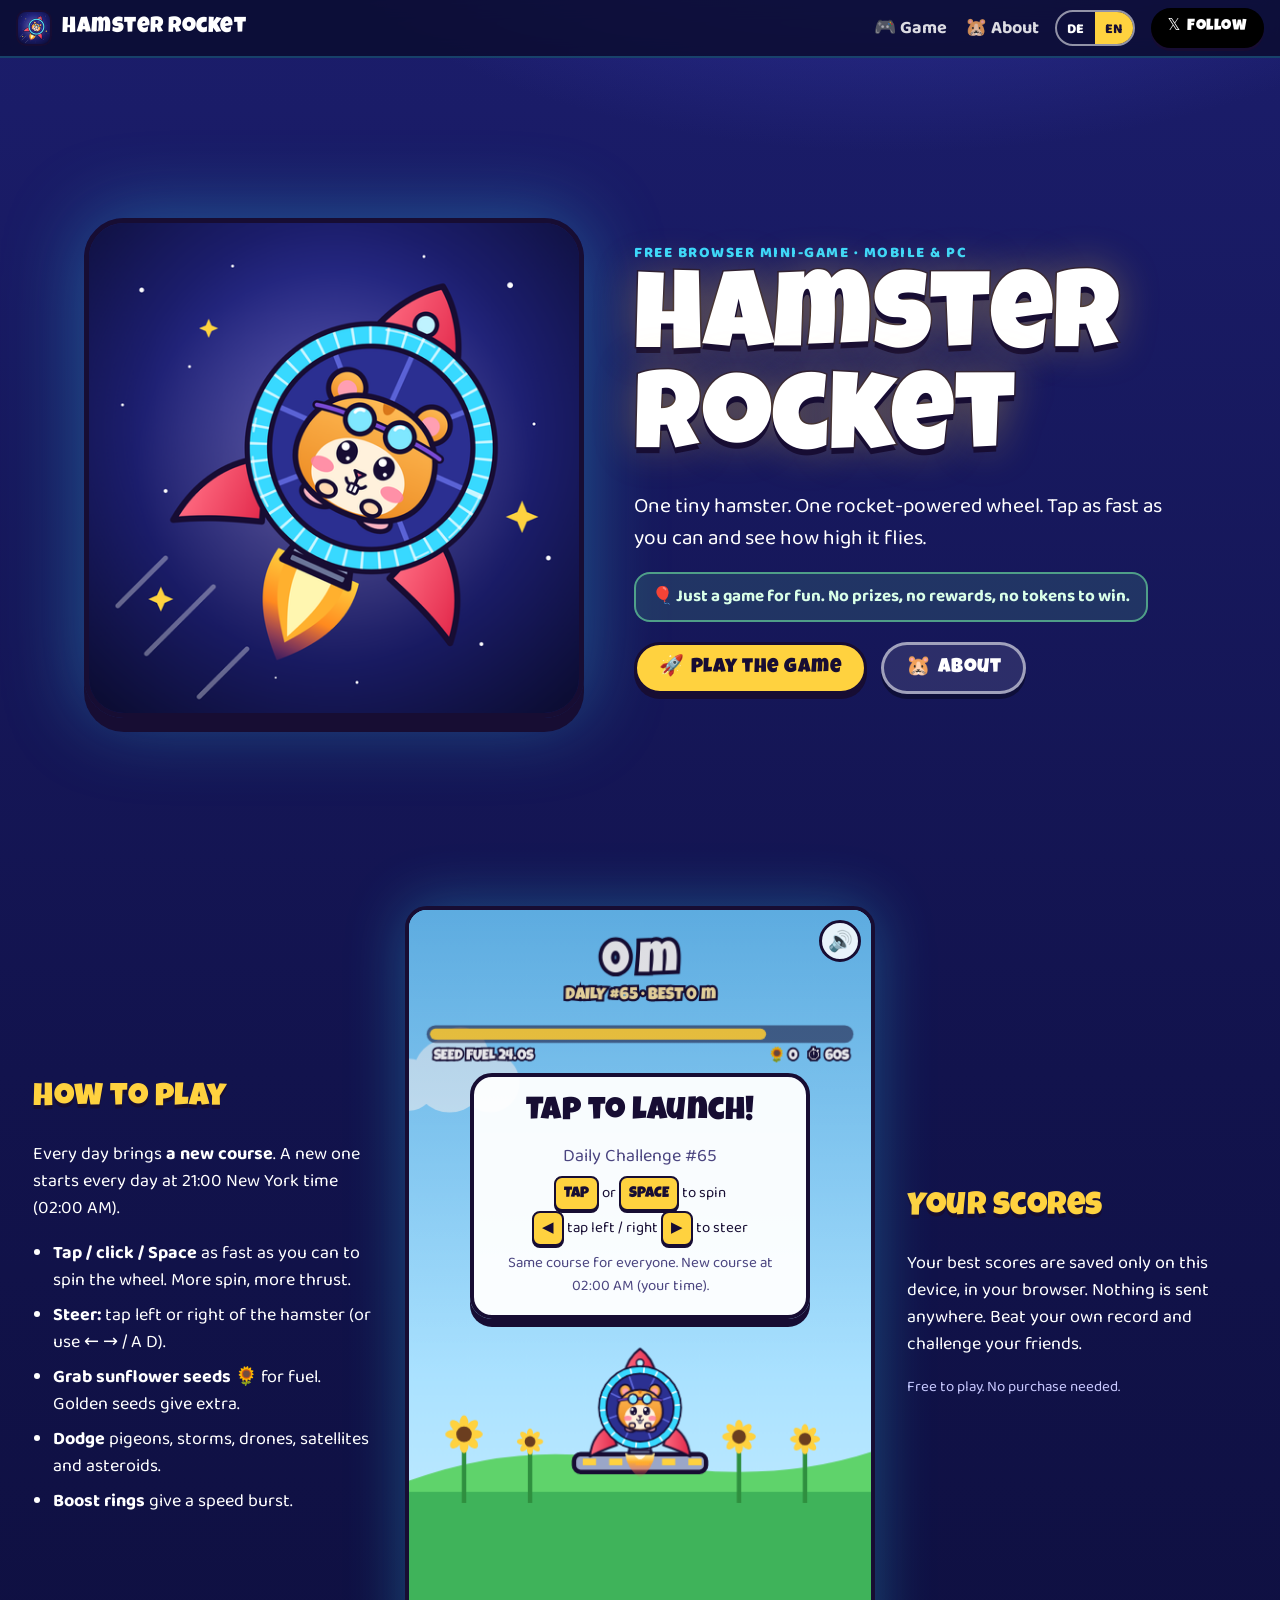
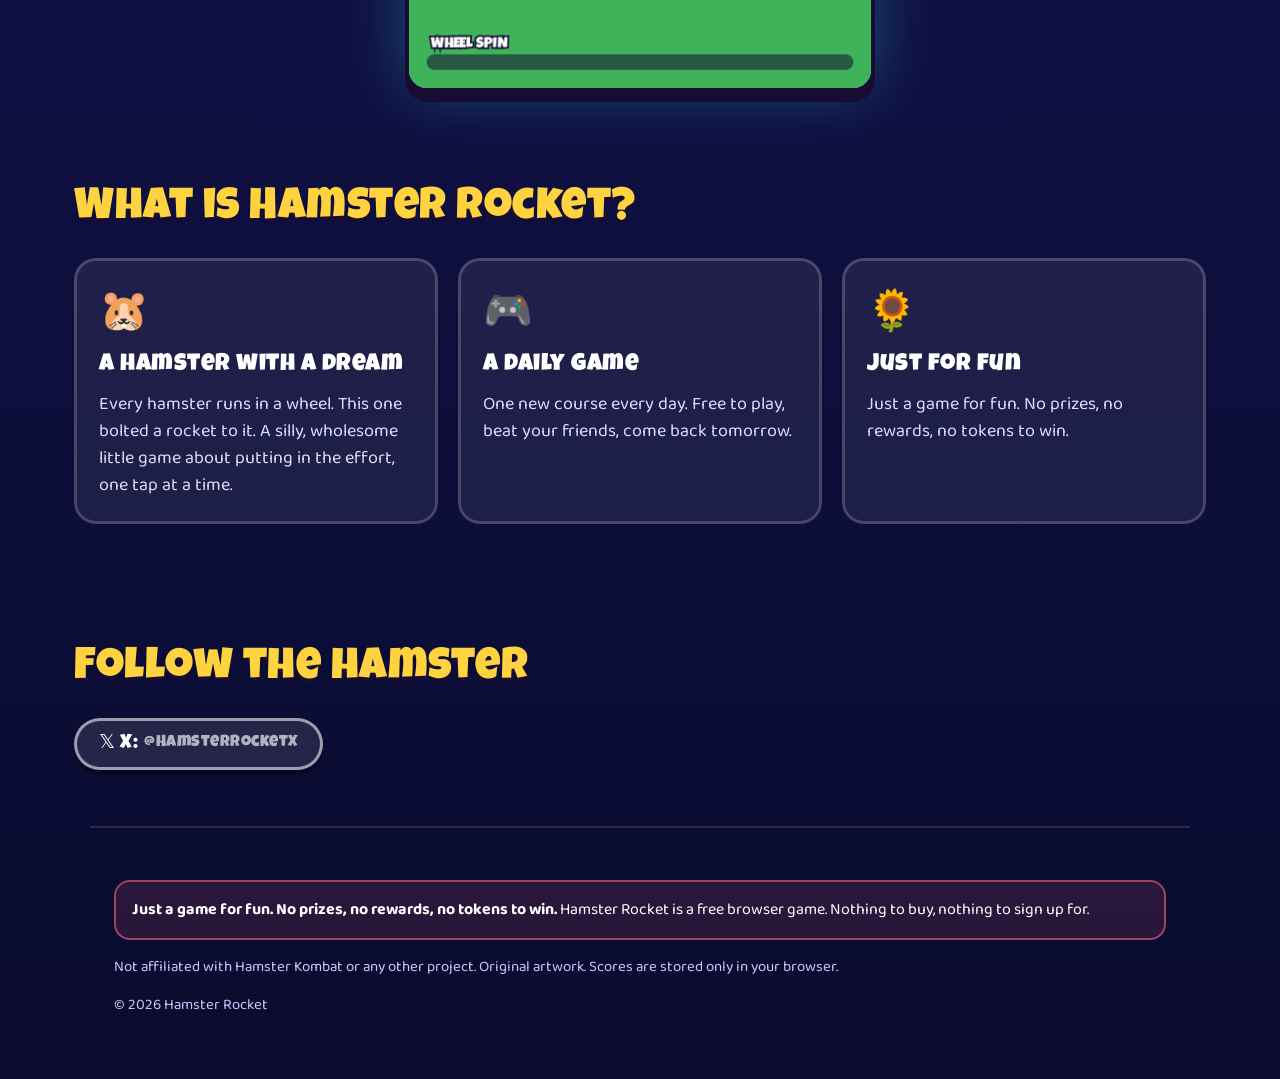
==== index.html @ 6cc9c066 "Hamster Rocket demo: just a game for fun" ====
<!doctype html>
<html lang="en">
<head>
<meta charset="utf-8">
<meta name="viewport" content="width=device-width, initial-scale=1, viewport-fit=cover">
<title>Hamster Rocket: tap, spin, fly</title>
<meta name="description" content="Hamster Rocket: a free browser mini-game for mobile and PC. One tiny hamster, one rocket-powered wheel. Just a game for fun.">
<meta name="theme-color" content="#1b1d6b">
<meta property="og:title" content="Hamster Rocket">
<meta property="og:description" content="Tap, spin, fly. A free browser mini-game: fly the hamster as high as you can. Just a game for fun.">
<meta property="og:type" content="website">
<meta property="og:url" content="https://botgrok558-ux.github.io/hamster-rocket-demo/">
<meta property="og:image" content="https://botgrok558-ux.github.io/hamster-rocket-demo/assets/og.jpg">
<meta name="twitter:card" content="summary_large_image">
<link rel="icon" type="image/png" sizes="32x32" href="assets/favicon-32.png">
<link rel="apple-touch-icon" href="assets/logo_180.png">
<link rel="preload" href="assets/luckiest-guy.woff2" as="font" type="font/woff2" crossorigin>
<link rel="stylesheet" href="style.css">
<script src="i18n.js"></script>
</head>
<body>
<header class="nav" id="nav">
  <a class="brand" href="#top"><img src="assets/logo_64.png" alt="" width="36" height="36"><span>Hamster Rocket</span></a>
  <nav id="nav-menu" aria-label="Main">
    <a href="#play">🎮 <span data-l="en">Game</span><span data-l="de">Spiel</span></a>
    <a href="#about">🐹 <span data-l="en">About</span><span data-l="de">Über</span></a>
    <a class="btn btn-small btn-x nav-x-m" data-social="X_URL" href="#socials">𝕏 <span data-l="en">Follow</span><span data-l="de">Folgen</span></a>
  </nav>
  <div class="lang" role="group" aria-label="Language / Sprache"><button type="button" data-lang-btn="de" aria-pressed="false">DE</button><button type="button" data-lang-btn="en" aria-pressed="false">EN</button></div>
  <a class="btn btn-small btn-x nav-x" data-social="X_URL" href="#socials">𝕏 <span data-l="en">Follow</span><span data-l="de">Folgen</span></a>
  <button class="burger" id="burger" type="button" aria-controls="nav-menu" aria-expanded="false" data-i18n-attr="aria-label|Open menu|Menü öffnen" aria-label="Open menu"><span></span><span></span><span></span></button>
</header>

<main id="top">
  <section class="hero">
    <div class="hero-art"><img src="assets/logo_512.png" alt="Cartoon hamster flying a rocket-powered hamster wheel" width="512" height="512"></div>
    <div class="hero-text">
      <p class="kicker"><span data-l="en">Free browser mini-game · mobile &amp; PC</span><span data-l="de">Gratis Browser-Minigame · Handy &amp; PC</span></p>
      <h1>Hamster<br>Rocket</h1>
      <p data-l="en" class="tagline">One tiny hamster. One rocket-powered wheel. Tap as fast as you can and see how high it flies.</p><p data-l="de" class="tagline">Ein kleiner Hamster. Ein Laufrad mit Raketenantrieb. Tippe so schnell du kannst und schau, wie hoch er fliegt.</p>
      <p class="fun-note"><span data-l="en">🎈 Just a game for fun. No prizes, no rewards, no tokens to win.</span><span data-l="de">🎈 Nur ein Spiel zum Spaß. Keine Preise, keine Belohnungen, keine Tokens zu gewinnen.</span></p>
      <div class="cta">
        <a class="btn btn-primary" href="#play">🚀 <span data-l="en">Play the game</span><span data-l="de">Jetzt spielen</span></a>
        <a class="btn btn-ghost" href="#about">🐹 <span data-l="en">About</span><span data-l="de">Über das Spiel</span></a>
      </div>
    </div>
  </section>

  <section class="game-section" id="play">
    <div class="game-side game-side-left">
      <h2><span data-l="en">How to play</span><span data-l="de">So geht's</span></h2>
      <p data-l="en">Every day brings <b>a new course</b>. A new one starts every day at 21:00 New York time (<span data-round-local>your time</span>).</p><p data-l="de">Jeden Tag gibt es <b>eine neue Strecke</b>. Sie wechselt jeden Tag um 21:00 New Yorker Zeit (<span data-round-local>deine Zeit</span>).</p>
      <ul class="howto" data-l="en">
        <li><b>Tap / click / Space</b> as fast as you can to spin the wheel. More spin, more thrust.</li>
        <li><b>Steer:</b> tap left or right of the hamster (or use ← → / A D).</li>
        <li><b>Grab sunflower seeds 🌻</b> for fuel. Golden seeds give extra.</li>
        <li><b>Dodge</b> pigeons, storms, drones, satellites and asteroids.</li>
        <li><b>Boost rings</b> give a speed burst.</li>
      </ul>
      <ul class="howto" data-l="de">
        <li><b>Tippe / klicke / Leertaste</b> so schnell du kannst, um das Rad zu drehen. Mehr Drehung, mehr Schub.</li>
        <li><b>Lenken:</b> links oder rechts vom Hamster tippen (oder ← → / A D).</li>
        <li><b>Sammle Sonnenblumenkerne 🌻</b> als Treibstoff. Goldene geben extra.</li>
        <li><b>Weiche aus:</b> Tauben, Gewitter, Drohnen, Satelliten und Asteroiden.</li>
        <li><b>Boost-Ringe</b> geben einen Geschwindigkeitsschub.</li>
      </ul>
    </div>
    <div class="hr-wrap" id="hr-wrap">
      <div class="hr-stage" id="hr-stage">
        <canvas id="hr-canvas" aria-label="Hamster Rocket game. Tap or press space to fly."></canvas>
        <button class="hr-mute" id="hr-mute" type="button" aria-label="Mute sound">🔊</button>
        <div class="hr-overlay" id="hr-start">
          <div class="card">
            <p class="hr-mode"></p>
            <h3><span data-l="en">Tap to launch!</span><span data-l="de">Tippen zum Start!</span></h3>
            <p id="start-day" class="muted">Daily Challenge</p>
            <p class="keys" data-l="en"><span class="key">TAP</span> or <span class="key">SPACE</span> to spin<br><span class="key">◀</span> tap left / right <span class="key">▶</span> to steer</p>
            <p class="keys" data-l="de"><span class="key">TIPPEN</span> oder <span class="key">LEERTASTE</span><br><span class="key">◀</span> links / rechts lenken <span class="key">▶</span></p>
            <p id="start-best" class="muted small"></p>
          </div>
        </div>
        <div class="hr-overlay hidden" id="hr-over">
          <div class="card">
            <p class="muted" id="go-title">Daily Challenge</p>
            <p class="go-reason" id="go-reason"></p>
            <p class="go-score" id="go-score">0 m</p>
            <p class="go-badge hidden" id="go-badge">NEW BEST!</p>
            <p class="small" id="go-stats"></p>
            <p class="small muted" id="go-best"></p>
            <div class="go-buttons">
              <button class="btn btn-primary" id="go-again" type="button">↻ <span data-l="en">Fly again</span><span data-l="de">Nochmal</span></button>
              <button class="btn btn-x" id="go-share" type="button"><span data-l="en">Share on 𝕏</span><span data-l="de">Auf 𝕏 teilen</span></button>
              <button class="btn btn-ghost" id="go-card" type="button">⬇ <span data-l="en">Score card</span><span data-l="de">Score-Karte</span></button>
              <button class="btn btn-link" id="go-free" type="button"><span data-l="en">Free flight (random course)</span><span data-l="de">Freier Flug (zufällige Strecke)</span></button>
            </div>
          </div>
        </div>
      </div>
    </div>
    <div class="game-side game-side-right">
      <h2><span data-l="en">Your scores</span><span data-l="de">Deine Punkte</span></h2>
      <p data-l="en">Your best scores are saved only on this device, in your browser. Nothing is sent anywhere. Beat your own record and challenge your friends.</p><p data-l="de">Deine Bestwerte werden nur auf diesem Gerät in deinem Browser gespeichert. Es wird nichts verschickt. Knack deinen eigenen Rekord und fordere deine Freunde heraus.</p>
      <p data-l="en" class="muted small">Free to play. No purchase needed.</p><p data-l="de" class="muted small">Kostenlos spielbar. Kein Kauf nötig.</p>
    </div>
  </section>

  <section class="about" id="about">
    <h2><span data-l="en">What is Hamster Rocket?</span><span data-l="de">Was ist Hamster Rocket?</span></h2>
    <div class="grid3">
      <div class="tile"><span class="emoji">🐹</span><h3><span data-l="en">A hamster with a dream</span><span data-l="de">Ein Hamster mit einem Traum</span></h3><p data-l="en">Every hamster runs in a wheel. This one bolted a rocket to it. A silly, wholesome little game about putting in the effort, one tap at a time.</p><p data-l="de">Jeder Hamster rennt im Laufrad. Dieser hat eine Rakete drangeschraubt. Ein albernes, liebenswertes kleines Spiel übers Dranbleiben, ein Tipp nach dem anderen.</p></div>
      <div class="tile"><span class="emoji">🎮</span><h3><span data-l="en">A daily game</span><span data-l="de">Ein tägliches Spiel</span></h3><p data-l="en">One new course every day. Free to play, beat your friends, come back tomorrow.</p><p data-l="de">Jeden Tag eine neue Strecke. Kostenlos spielen, Freunde schlagen, morgen wiederkommen.</p></div>
      <div class="tile"><span class="emoji">🌻</span><h3><span data-l="en">Just for fun</span><span data-l="de">Einfach zum Spaß</span></h3><p data-l="en">Just a game for fun. No prizes, no rewards, no tokens to win.</p><p data-l="de">Nur ein Spiel zum Spaß. Keine Preise, keine Belohnungen, keine Tokens zu gewinnen.</p></div>
    </div>
  </section>

  <section class="socials" id="socials">
    <h2><span data-l="en">Follow the hamster</span><span data-l="de">Folge dem Hamster</span></h2>
    <div class="social-row">
      <a class="btn btn-ghost" data-social="X_URL" href="#socials">𝕏 X: <em>@HamsterRocketX</em></a>
    </div>
  </section>
</main>

<footer class="footer">
  <p class="disclaimer" data-l="en"><b>Just a game for fun. No prizes, no rewards, no tokens to win.</b> Hamster Rocket is a free browser game. Nothing to buy, nothing to sign up for.</p>
  <p class="disclaimer" data-l="de"><b>Nur ein Spiel zum Spaß. Keine Preise, keine Belohnungen, keine Tokens zu gewinnen.</b> Hamster Rocket ist ein kostenloses Browserspiel. Nichts zu kaufen, keine Anmeldung.</p>
  <p data-l="en" class="muted small">Not affiliated with Hamster Kombat or any other project. Original artwork. Scores are stored only in your browser.</p><p data-l="de" class="muted small">Nicht verbunden mit Hamster Kombat oder anderen Projekten. Eigene Grafiken. Punkte werden nur in deinem Browser gespeichert.</p>
  <p class="muted small">© 2026 Hamster Rocket</p>
</footer>

<script src="config.js"></script>
<script src="sim.js"></script>
<script src="main.js"></script>
<script src="game.js"></script>
</body>
</html>
---- style.css ----
@font-face{font-family:"Luckiest Guy";src:url(assets/luckiest-guy.woff2) format("woff2");font-display:swap}
@font-face{font-family:"Baloo 2";src:url(assets/baloo2.woff2) format("woff2");font-weight:400 800;font-display:swap}
:root{--ink:#170d33;--navy:#12134d;--deep:#0a0b2e;--yellow:#ffd23f;--cyan:#38d9ff;--pink:#ff6b81;--cream:#fff1dc;--nav:58px}
*{box-sizing:border-box}
html{scroll-behavior:smooth;scroll-padding-top:var(--nav);-webkit-text-size-adjust:100%}
body{margin:0;font-family:"Baloo 2",system-ui,-apple-system,"Segoe UI",sans-serif;font-size:18px;line-height:1.5;color:#fff;
  background:radial-gradient(1200px 700px at 70% -10%,#3b3fb6 0%,transparent 60%),linear-gradient(180deg,#1b1d6b 0%,#12134d 40%,#0a0b2e 100%);background-color:var(--deep);
  touch-action:manipulation;overflow-x:hidden;overflow-x:clip}
html{overflow-x:clip}
a{color:var(--yellow)}
h1,h2,h3,.btn,.brand span{font-family:"Luckiest Guy",system-ui,sans-serif;font-weight:400;letter-spacing:.5px}
h2{font-size:clamp(30px,5vw,44px);margin:0 0 16px;color:var(--yellow);text-shadow:0 4px 0 var(--ink)}
.muted{color:#c9c9ff}.small{font-size:15px}
.hidden{display:none!important}

/* nav */
.nav{position:sticky;top:0;z-index:20;height:var(--nav);display:flex;align-items:center;gap:16px;padding:0 max(16px,env(safe-area-inset-left));
  background:rgba(10,11,46,.82);backdrop-filter:blur(10px);-webkit-backdrop-filter:blur(10px);border-bottom:2px solid rgba(56,217,255,.25)}
.brand{display:flex;align-items:center;gap:10px;text-decoration:none;color:#fff;font-size:22px;white-space:nowrap}
.brand img{border-radius:10px;border:2px solid var(--ink)}
.nav nav{display:flex;gap:18px;margin-left:auto}
.nav nav a{color:#fff;text-decoration:none;font-weight:700;opacity:.85}
.nav nav a:hover{opacity:1;color:var(--yellow)}

/* buttons */
.btn{display:inline-flex;align-items:center;justify-content:center;gap:6px;padding:12px 22px;border-radius:999px;border:3px solid var(--ink);font-size:20px;line-height:1.1;
  text-decoration:none;color:var(--ink);background:#fff;cursor:pointer;box-shadow:0 5px 0 var(--ink);transition:transform .08s,box-shadow .08s;white-space:nowrap;-webkit-tap-highlight-color:transparent}
.btn:active{transform:translateY(4px);box-shadow:0 1px 0 var(--ink)}
.btn em{font-style:normal;opacity:.65;font-size:.8em}
.btn-primary{background:var(--yellow)}
.btn-ghost{background:rgba(255,255,255,.1);color:#fff;border-color:rgba(255,255,255,.55);box-shadow:0 5px 0 rgba(0,0,0,.35)}
.btn-x{background:#000;color:#fff;border-color:#000;box-shadow:0 5px 0 #444}
.btn-link{background:none;border:none;box-shadow:none;color:#c9f6ff;font-family:"Baloo 2",sans-serif;font-weight:700;font-size:16px;text-decoration:underline;padding:6px}
.btn-small{padding:8px 14px;font-size:16px;box-shadow:0 3px 0 var(--ink)}
.btn.live{opacity:1}

/* hero */
.hero{display:grid;grid-template-columns:minmax(0,1fr) minmax(0,1.1fr);gap:40px;align-items:center;max-width:1180px;margin:0 auto;padding:40px 24px;min-height:min(820px,calc(100svh - var(--nav)))}
.hero-art img{width:100%;max-width:500px;height:auto;display:block;margin:0 auto;border-radius:40px;border:5px solid var(--ink);box-shadow:0 14px 0 var(--ink),0 0 80px rgba(56,217,255,.35);animation:float 4s ease-in-out infinite}
@keyframes float{0%,100%{transform:translateY(0) rotate(-1.5deg)}50%{transform:translateY(-14px) rotate(1.5deg)}}
.kicker{margin:0;color:var(--cyan);font-weight:800;text-transform:uppercase;letter-spacing:1.5px;font-size:15px}
.hero h1{font-size:clamp(58px,9vw,110px);line-height:.92;margin:10px 0 6px;color:#fff;text-shadow:0 6px 0 var(--ink),0 0 40px rgba(255,210,63,.35);-webkit-text-stroke:3px var(--ink);paint-order:stroke fill}
.tagline{font-size:21px;max-width:560px;margin:14px 0 18px}
.cta{display:flex;flex-wrap:wrap;gap:14px}

/* game */
.game-section{display:grid;grid-template-columns:minmax(0,1fr) minmax(0,470px) minmax(0,1fr);gap:32px;align-items:center;max-width:1320px;margin:0 auto;padding:24px;min-height:calc(100svh - var(--nav))}
.game-side{max-width:340px}
.game-side-left{justify-self:end}
.game-side h2{font-size:32px}
.howto{padding-left:20px;margin:0}.howto li{margin:8px 0}
.hr-wrap{height:min(860px,calc(100svh - var(--nav) - 56px));width:100%;display:flex;align-items:center;justify-content:center}
.hr-stage{position:relative;border-radius:22px;overflow:hidden;border:4px solid var(--ink);box-shadow:0 10px 0 var(--ink),0 0 60px rgba(56,217,255,.3);background:#6cc8ff;
  touch-action:none;-webkit-user-select:none;user-select:none;-webkit-touch-callout:none;-webkit-tap-highlight-color:transparent}
#hr-canvas{display:block;width:100%;height:100%;touch-action:none;cursor:pointer}
.hr-mute{position:absolute;top:10px;right:10px;z-index:3;width:42px;height:42px;border-radius:50%;border:3px solid var(--ink);background:rgba(255,255,255,.85);font-size:20px;cursor:pointer;padding:0}
.hr-overlay{position:absolute;inset:0;z-index:2;display:flex;align-items:center;justify-content:center;padding:18px;background:rgba(10,11,46,.38);touch-action:none}
.hr-stage{container-type:size}
#hr-start{align-items:flex-start;padding-top:20%;padding-top:21cqh;background:linear-gradient(180deg,rgba(10,11,46,.15),rgba(10,11,46,0) 60%)}
#hr-start .card{padding:12px 16px;max-width:340px}
.hr-overlay .card{background:rgba(255,255,255,.95);color:var(--ink);border:4px solid var(--ink);border-radius:22px;box-shadow:0 8px 0 var(--ink);padding:16px 18px;text-align:center;width:100%;max-width:360px}
.hr-overlay .card .muted{color:#4b4580}
.hr-overlay h3{margin:0;font-size:32px;color:var(--ink);animation:pulse 1s ease-in-out infinite}
@keyframes pulse{50%{transform:scale(1.06)}}
.hr-overlay p{margin:6px 0}
.hr-mode:empty{display:none}.hr-mode{font-weight:800;color:#c2185b;font-size:14px}
.keys{font-size:15px;line-height:2}
.key{display:inline-block;font-family:"Luckiest Guy",sans-serif;background:var(--yellow);border:2px solid var(--ink);border-radius:8px;padding:1px 8px 0;box-shadow:0 2px 0 var(--ink)}
.go-reason{font-family:"Luckiest Guy",sans-serif;font-size:20px;color:#c2185b}
.go-score{font-family:"Luckiest Guy",sans-serif;font-size:56px;line-height:1;margin:4px 0!important}
.go-badge{display:inline-block;background:var(--yellow);border:3px solid var(--ink);border-radius:12px;padding:2px 12px 0;font-family:"Luckiest Guy",sans-serif;animation:pulse .8s infinite}
.go-buttons{display:grid;grid-template-columns:1fr 1fr;gap:10px;margin-top:12px}
.go-buttons .btn{font-size:17px;padding:10px 8px;white-space:normal;min-width:0}
.go-buttons #go-again{grid-column:1/-1;font-size:22px}
.go-buttons .btn-link{grid-column:1/-1;color:#3b3fb6}
.go-buttons .btn-ghost{background:#efeaff;color:var(--ink);border-color:var(--ink);box-shadow:0 5px 0 var(--ink)}

/* sections */
.about,.socials{max-width:1180px;margin:0 auto;padding:56px 24px}
.grid3{display:grid;grid-template-columns:repeat(3,1fr);gap:20px}
.tile{background:rgba(255,255,255,.07);border:3px solid rgba(255,255,255,.18);border-radius:22px;padding:22px}
.tile h3{margin:6px 0;font-size:24px;color:#fff}
.fun-note{display:inline-block;max-width:560px;margin:0 0 20px;padding:10px 16px;border-radius:16px;background:rgba(110,231,160,.14);border:2px solid rgba(110,231,160,.6);color:#d9ffe8;font-weight:700;font-size:17px}
.nav .nav-x-m{display:none}.tile p{margin:0;color:#dcdcff}
.emoji{font-size:40px}
.social-row{display:flex;flex-wrap:wrap;gap:14px}
.footer{max-width:1100px;margin:0 auto;padding:36px 24px calc(48px + env(safe-area-inset-bottom));border-top:2px solid rgba(255,255,255,.12)}
.disclaimer{background:rgba(255,107,129,.12);border:2px solid rgba(255,107,129,.55);border-radius:16px;padding:16px;font-size:16px}

/* responsive */
@media (max-width:1100px){
  .game-section{grid-template-columns:minmax(0,1fr);justify-items:center;padding:12px 12px 24px;gap:22px}
  .hr-wrap{order:-1}
  .game-side,.game-side-left{justify-self:center;max-width:560px}
}
@media (max-width:820px){
  .hero{grid-template-columns:minmax(0,1fr);gap:18px;padding:22px 18px 28px;text-align:center;min-height:0}
  .hero-text{min-width:0;width:100%}
  .hero-art img{max-width:210px;border-radius:28px;box-shadow:0 10px 0 var(--ink),0 0 60px rgba(56,217,255,.35)}
  .hero-text{display:flex;flex-direction:column;align-items:center}
  .cta{justify-content:center}
  .grid3{grid-template-columns:1fr}
}
@media (max-width:600px){
  body{font-size:17px}
  .game-section{min-height:0;padding:0 0 24px}
  .hr-wrap{width:100%;height:calc(100svh - var(--nav))}
  .hero h1{-webkit-text-stroke:2px var(--ink)}
  .kicker{font-size:13px}
  .hr-stage{border-radius:0;border-left:0;border-right:0;box-shadow:none}
  .game-side{padding:0 18px}
  .brand span{font-size:19px}
  .nav{gap:10px}
  .about,.socials{padding:40px 18px}
}
body.hr-playing{overscroll-behavior:none}

/* ---------- language (DE/EN) ---------- */
html:not([data-lang=de]) [data-l=de]{display:none!important}
html[data-lang=de] [data-l=en]{display:none!important}
.lang{display:inline-flex;border:2px solid rgba(255,255,255,.55);border-radius:999px;overflow:hidden;flex:none}
.lang button{background:transparent;color:#fff;border:0;font:800 14px "Baloo 2",sans-serif;padding:5px 10px 3px;cursor:pointer;min-width:38px;min-height:32px}
.lang button[aria-pressed=true]{background:var(--yellow);color:var(--ink)}
.nav nav a{white-space:nowrap}
.burger{display:none;flex:none;width:44px;height:44px;border-radius:12px;border:2px solid rgba(255,255,255,.55);background:rgba(255,255,255,.08);padding:10px 9px;cursor:pointer;flex-direction:column;justify-content:space-between}
.burger span{display:block;height:3px;border-radius:2px;background:#fff;transition:transform .2s,opacity .2s}
.nav.open .burger span:nth-child(1){transform:translateY(8.5px) rotate(45deg)}
.nav.open .burger span:nth-child(2){opacity:0}
.nav.open .burger span:nth-child(3){transform:translateY(-8.5px) rotate(-45deg)}
@media (max-width:1180px){ .nav nav{gap:12px;font-size:16px} }

.tile h3{margin:4px 0 8px}

@media (max-width:980px){
  .nav nav{display:none;position:absolute;top:var(--nav);left:0;right:0;flex-direction:column;gap:0;margin:0;padding:8px 16px 16px;
    background:rgba(10,11,46,.97);border-bottom:2px solid rgba(56,217,255,.35);box-shadow:0 16px 30px rgba(0,0,0,.4)}
  .nav.open nav{display:flex}
  .nav nav a{padding:13px 4px;font-size:19px;border-bottom:1px solid rgba(255,255,255,.1);opacity:1}
  .nav nav a.btn{margin-top:14px;border-bottom:3px solid var(--ink);align-self:flex-start;padding:9px 16px}
  .lang{margin-left:auto}
  .nav .nav-x-m{display:inline-flex}
  .nav .nav-x{display:none}
  .burger{display:flex}
}
@media (prefers-reduced-motion:reduce){.hero-art img,.hr-overlay h3,.go-badge{animation:none}html{scroll-behavior:auto}}
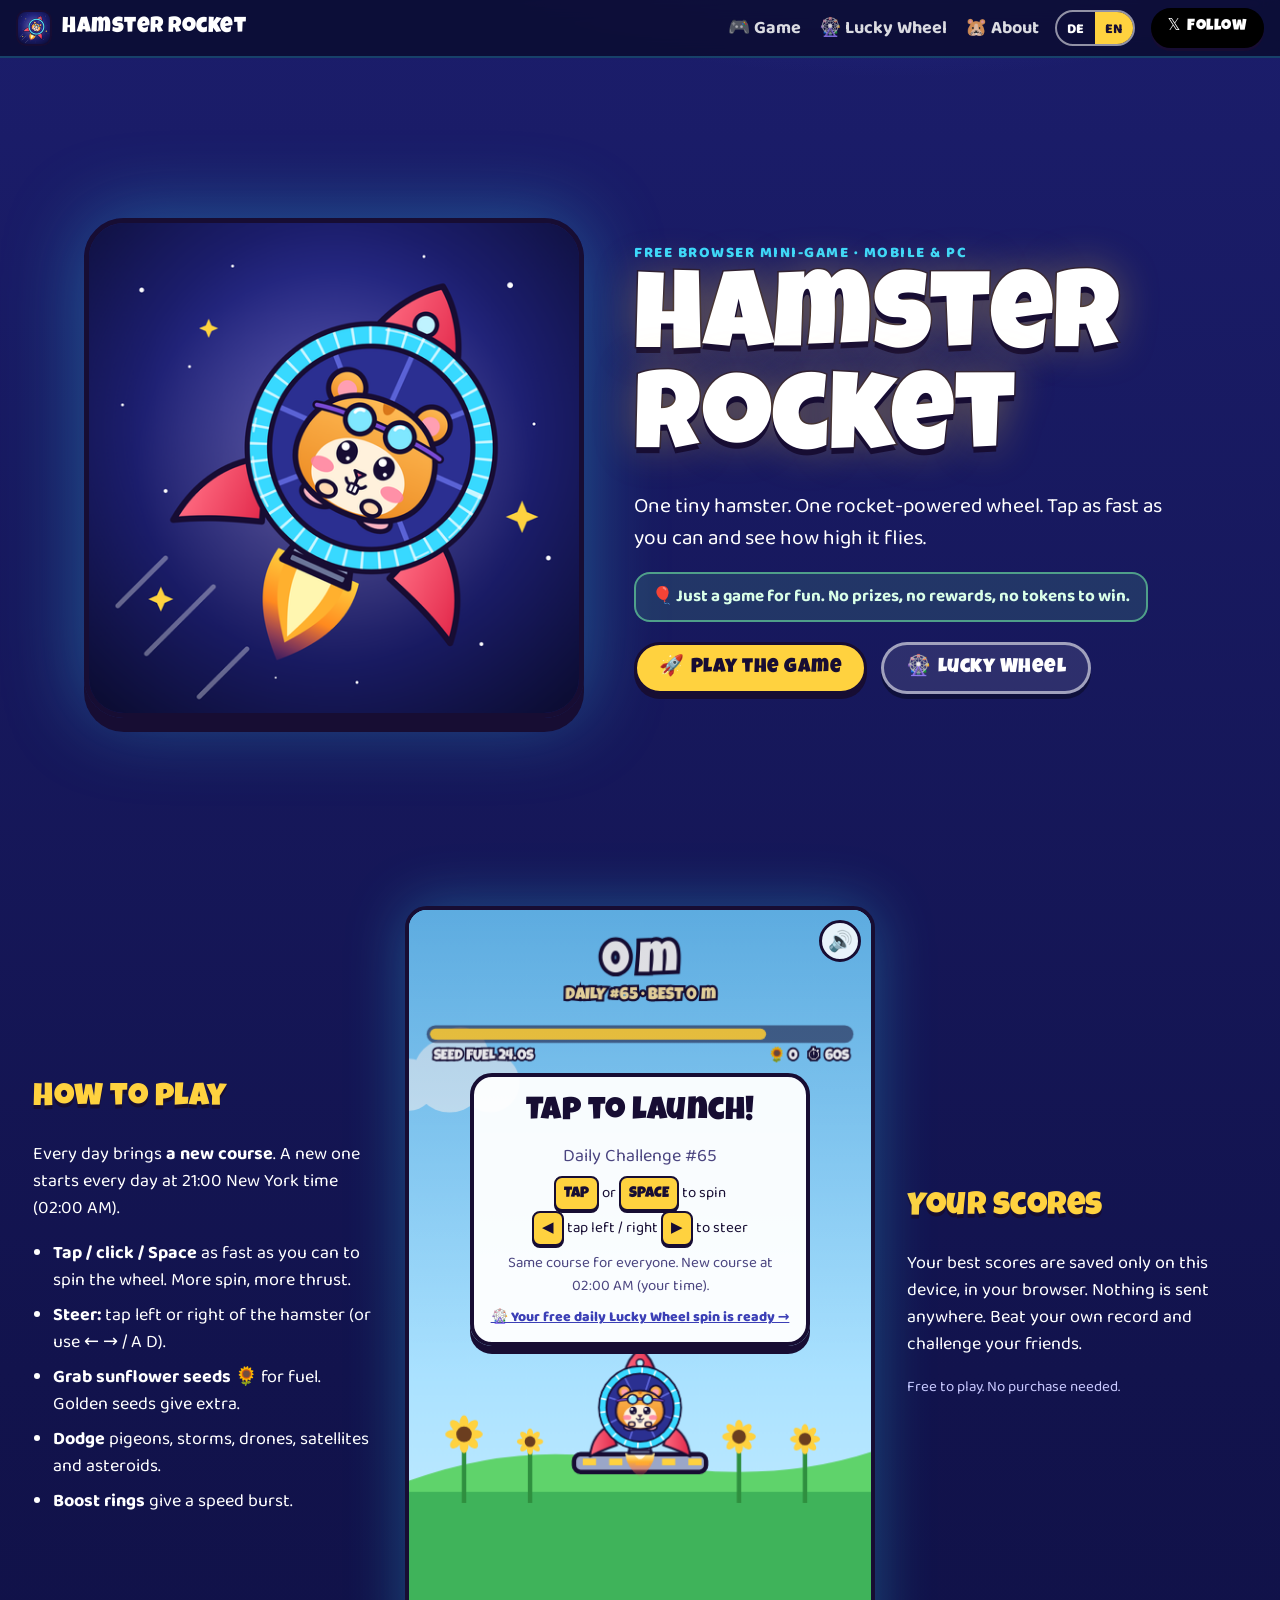
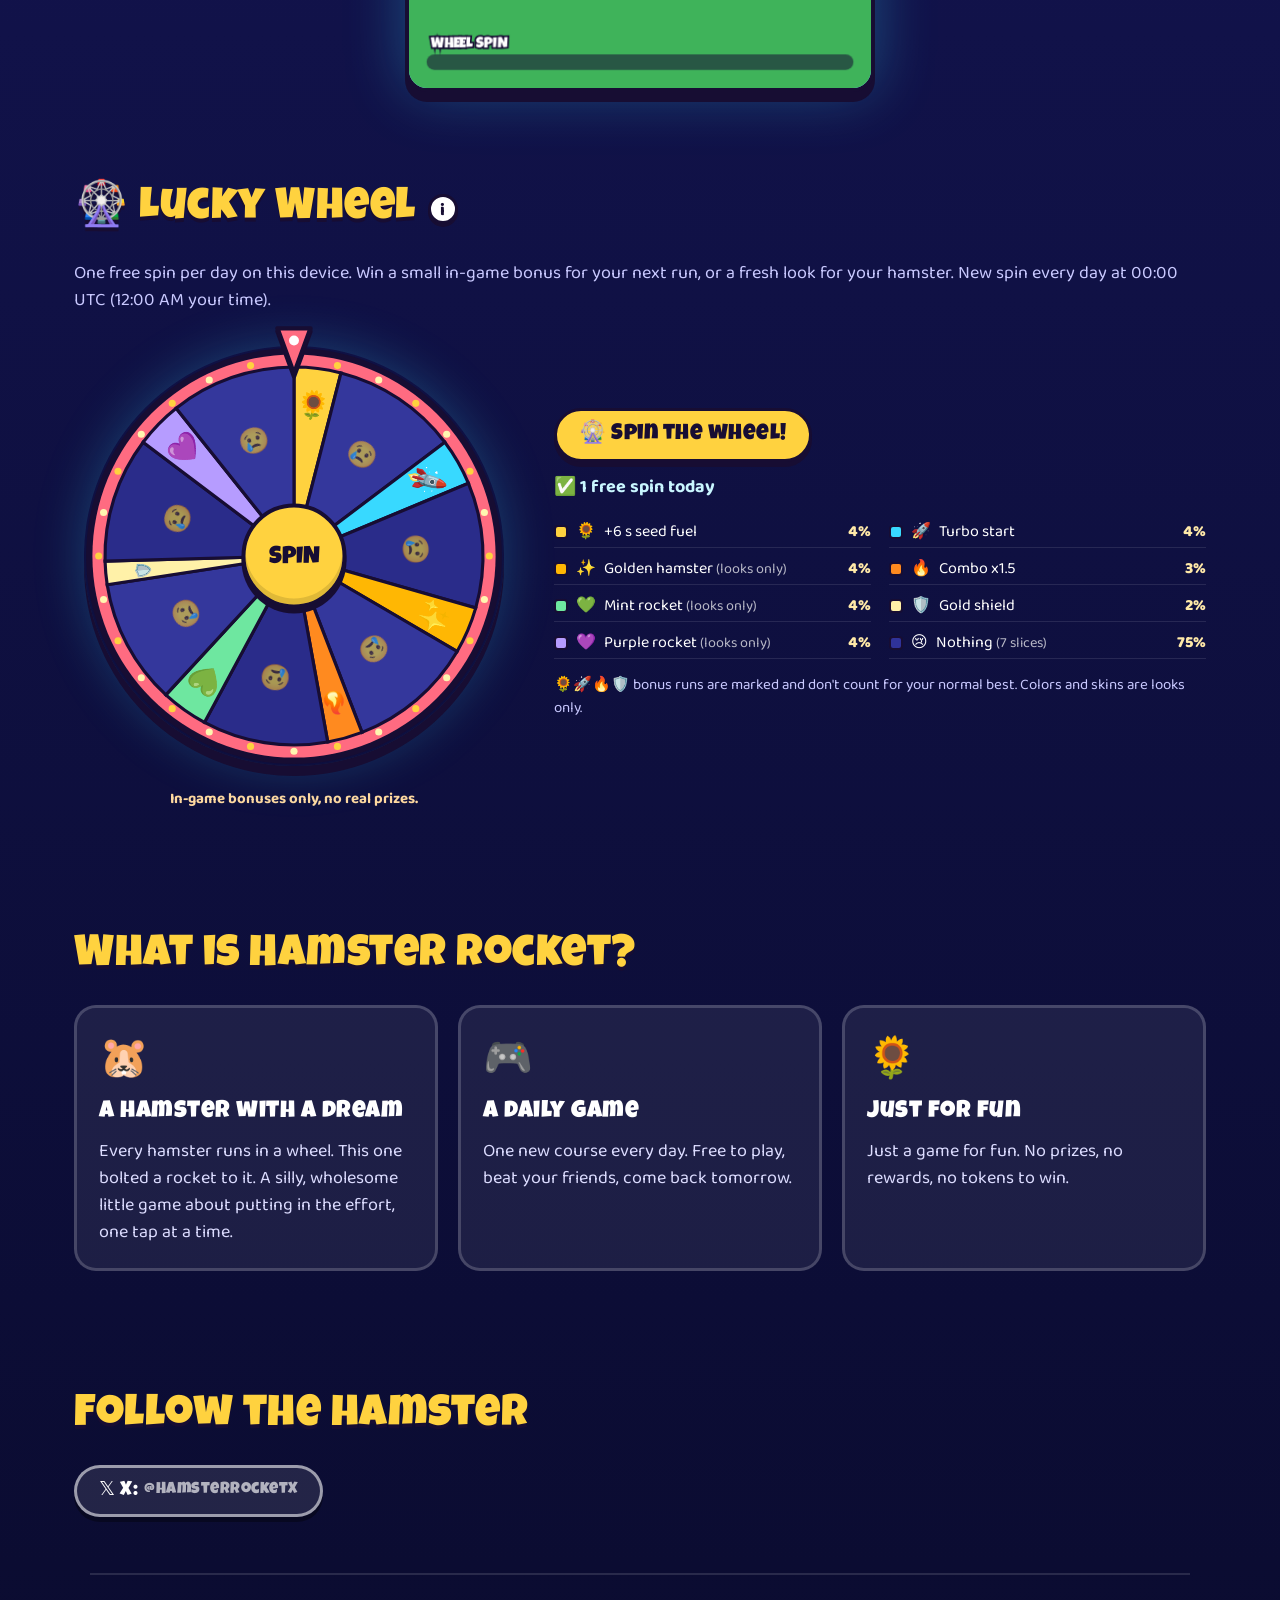
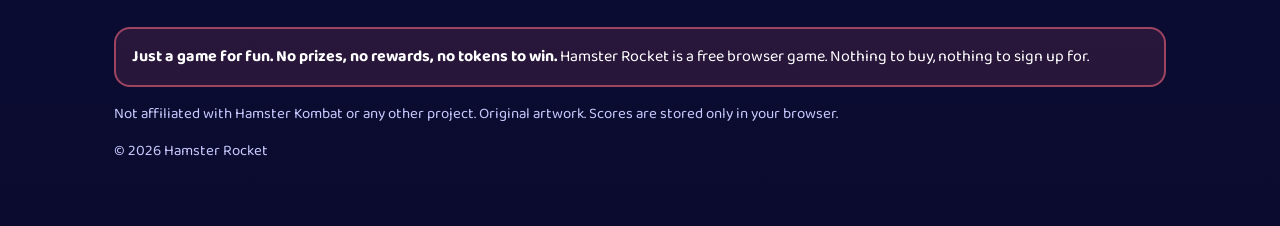
==== commit 80d75d6d: "Add daily Lucky Wheel (in-game bonuses only, 75% nothing / 25% bonus, honest slice sizes)" ====
--- a/index.html
+++ b/index.html
@@ -23,6 +23,7 @@
   <a class="brand" href="#top"><img src="assets/logo_64.png" alt="" width="36" height="36"><span>Hamster Rocket</span></a>
   <nav id="nav-menu" aria-label="Main">
     <a href="#play">🎮 <span data-l="en">Game</span><span data-l="de">Spiel</span></a>
+    <a href="#wheel">🎡 <span data-l="en">Lucky Wheel</span><span data-l="de">Glücksrad</span></a>
     <a href="#about">🐹 <span data-l="en">About</span><span data-l="de">Über</span></a>
     <a class="btn btn-small btn-x nav-x-m" data-social="X_URL" href="#socials">𝕏 <span data-l="en">Follow</span><span data-l="de">Folgen</span></a>
   </nav>
@@ -41,7 +42,7 @@
       <p class="fun-note"><span data-l="en">🎈 Just a game for fun. No prizes, no rewards, no tokens to win.</span><span data-l="de">🎈 Nur ein Spiel zum Spaß. Keine Preise, keine Belohnungen, keine Tokens zu gewinnen.</span></p>
       <div class="cta">
         <a class="btn btn-primary" href="#play">🚀 <span data-l="en">Play the game</span><span data-l="de">Jetzt spielen</span></a>
-        <a class="btn btn-ghost" href="#about">🐹 <span data-l="en">About</span><span data-l="de">Über das Spiel</span></a>
+        <a class="btn btn-ghost" href="#wheel">🎡 <span data-l="en">Lucky Wheel</span><span data-l="de">Glücksrad</span></a>
       </div>
     </div>
   </section>
@@ -77,6 +78,8 @@
             <p class="keys" data-l="en"><span class="key">TAP</span> or <span class="key">SPACE</span> to spin<br><span class="key">◀</span> tap left / right <span class="key">▶</span> to steer</p>
             <p class="keys" data-l="de"><span class="key">TIPPEN</span> oder <span class="key">LEERTASTE</span><br><span class="key">◀</span> links / rechts lenken <span class="key">▶</span></p>
             <p id="start-best" class="muted small"></p>
+            <p id="start-bonus" class="start-bonus" hidden></p>
+            <a id="start-wheel" class="start-wheel" href="#wheel" hidden></a>
           </div>
         </div>
         <div class="hr-overlay hidden" id="hr-over">
@@ -87,6 +90,7 @@
             <p class="go-badge hidden" id="go-badge">NEW BEST!</p>
             <p class="small" id="go-stats"></p>
             <p class="small muted" id="go-best"></p>
+            <p class="go-bonus hidden" id="go-bonus"></p>
             <div class="go-buttons">
               <button class="btn btn-primary" id="go-again" type="button">↻ <span data-l="en">Fly again</span><span data-l="de">Nochmal</span></button>
               <button class="btn btn-x" id="go-share" type="button"><span data-l="en">Share on 𝕏</span><span data-l="de">Auf 𝕏 teilen</span></button>
@@ -101,6 +105,35 @@
       <h2><span data-l="en">Your scores</span><span data-l="de">Deine Punkte</span></h2>
       <p data-l="en">Your best scores are saved only on this device, in your browser. Nothing is sent anywhere. Beat your own record and challenge your friends.</p><p data-l="de">Deine Bestwerte werden nur auf diesem Gerät in deinem Browser gespeichert. Es wird nichts verschickt. Knack deinen eigenen Rekord und fordere deine Freunde heraus.</p>
       <p data-l="en" class="muted small">Free to play. No purchase needed.</p><p data-l="de" class="muted small">Kostenlos spielbar. Kein Kauf nötig.</p>
+    </div>
+  </section>
+
+  <section class="wheel-sec" id="wheel">
+    <div class="wheel-head">
+      <h2>🎡 <span data-l="en">Lucky Wheel</span><span data-l="de">Glücksrad</span></h2>
+      <div class="odds">
+        <button class="odds-btn" id="odds-btn" type="button" aria-expanded="false" aria-controls="odds-tip" data-i18n-attr="aria-label|Show chances|Chancen anzeigen" aria-label="Show chances">i</button>
+        <div class="odds-tip" id="odds-tip" role="tooltip" hidden><span data-l="en">Chances: 75% nothing, 25% bonus</span><span data-l="de">Chancen: 75 % nichts, 25 % Bonus</span></div>
+      </div>
+    </div>
+    <p class="muted"><span data-l="en">One free spin per day on this device. Win a small in-game bonus for your next run, or a fresh look for your hamster.</span><span data-l="de">Ein Gratis-Dreh pro Tag auf diesem Gerät. Gewinne einen kleinen Spiel-Bonus für deinen nächsten Flug oder einen neuen Look für deinen Hamster.</span> <span id="wheel-reset"></span></p>
+    <div class="wheel-grid">
+      <div class="wheel-col">
+        <div class="wheel-box" id="wheel-box">
+          <svg class="wheel-pointer" id="wheel-pointer" viewBox="0 0 40 50" aria-hidden="true"><path d="M5 4 H35 L20 45 Z" fill="#ff6b81" stroke="#170d33" stroke-width="4" stroke-linejoin="round"/><circle cx="20" cy="15" r="4.5" fill="#fff"/></svg>
+          <canvas id="wheel-canvas" width="400" height="400" role="img" aria-label="Lucky Wheel / Glücksrad"></canvas>
+          <button class="wheel-hub" id="wheel-hub" type="button" data-i18n-attr="aria-label|Spin the wheel|Glücksrad drehen" aria-label="Spin the wheel">SPIN</button>
+          <canvas class="wheel-fx" id="wheel-fx" aria-hidden="true"></canvas>
+        </div>
+        <p class="wheel-note"><span data-l="en">In-game bonuses only, no real prizes.</span><span data-l="de">Nur Spiel-Boni, keine echten Preise.</span></p>
+      </div>
+      <div class="wheel-side">
+        <button class="btn btn-primary wheel-go" id="wheel-go" type="button">🎡 Spin the wheel!</button>
+        <p class="wheel-count" id="wheel-count" aria-live="polite"></p>
+        <div class="wheel-result" id="wheel-result" aria-live="polite" hidden></div>
+        <ul class="wheel-legend" id="wheel-legend"></ul>
+        <p class="muted small" id="wheel-fair"></p>
+      </div>
     </div>
   </section>
 
@@ -131,6 +164,7 @@
 <script src="config.js"></script>
 <script src="sim.js"></script>
 <script src="main.js"></script>
+<script src="wheel.js"></script>
 <script src="game.js"></script>
 </body>
 </html>
--- a/style.css
+++ b/style.css
@@ -143,3 +143,61 @@
   .burger{display:flex}
 }
 @media (prefers-reduced-motion:reduce){.hero-art img,.hr-overlay h3,.go-badge{animation:none}html{scroll-behavior:auto}}
+
+/* ---------- lucky wheel ---------- */
+.wheel-sec{max-width:1180px;margin:0 auto;padding:56px 24px}
+.wheel-head{display:flex;align-items:center;gap:12px;flex-wrap:wrap}
+.wheel-head h2{margin:0}
+.odds{position:relative}
+.odds-btn{width:30px;height:30px;border-radius:50%;border:3px solid var(--ink);background:#fff;color:var(--ink);font:800 17px "Baloo 2",sans-serif;line-height:1;cursor:pointer;padding:2px 0 0;box-shadow:0 3px 0 var(--ink)}
+.odds-tip{position:absolute;left:50%;top:calc(100% + 10px);transform:translateX(-50%);z-index:5;white-space:nowrap;background:#fff;color:var(--ink);border:3px solid var(--ink);border-radius:12px;padding:6px 12px;font-weight:800;font-size:15px;box-shadow:0 4px 0 var(--ink)}
+.odds-tip[hidden]{display:none}
+.wheel-grid{display:grid;grid-template-columns:minmax(0,440px) minmax(0,1fr);gap:40px;align-items:center;margin-top:18px}
+.wheel-col{display:flex;flex-direction:column;align-items:center;min-width:0}
+.wheel-box{position:relative;width:min(86vw,420px);aspect-ratio:1;margin-top:14px}
+#wheel-canvas{display:block;width:100%;height:100%;border-radius:50%;box-shadow:0 10px 0 var(--ink),0 0 50px rgba(56,217,255,.25);will-change:transform;transition:box-shadow .4s}
+.wheel-box.won #wheel-canvas{animation:wglow 1.2s ease-in-out 3}
+.wheel-box.won #wheel-canvas{box-shadow:0 10px 0 var(--ink),0 0 0 6px rgba(255,210,63,.9),0 0 70px rgba(255,210,63,.75)}
+.wheel-box.won.static #wheel-canvas{animation:none;box-shadow:0 10px 0 var(--ink),0 0 0 6px rgba(255,210,63,.9),0 0 70px rgba(255,210,63,.75)}
+@keyframes wglow{50%{box-shadow:0 10px 0 var(--ink),0 0 0 10px rgba(255,210,63,1),0 0 110px rgba(255,210,63,.95)}}
+.wheel-pointer{position:absolute;top:-22px;left:50%;width:44px;height:55px;margin-left:-22px;z-index:3;transform-origin:50% 12%;filter:drop-shadow(0 3px 0 var(--ink))}
+.wheel-pointer.tick{animation:ptick .16s ease-out}
+@keyframes ptick{35%{transform:rotate(-16deg)}100%{transform:rotate(0)}}
+.wheel-hub{position:absolute;left:50%;top:50%;width:25%;height:25%;transform:translate(-50%,-50%);z-index:2;border-radius:50%;border:4px solid var(--ink);background:var(--yellow);color:var(--ink);font:400 clamp(17px,4.6vw,24px) "Luckiest Guy",sans-serif;padding-top:4px;cursor:pointer;box-shadow:0 5px 0 var(--ink),inset 0 -6px 0 rgba(0,0,0,.12)}
+.wheel-hub:disabled{background:#e9e6ff;color:#6c66a8;cursor:not-allowed}
+.wheel-hub:not(:disabled):active{transform:translate(-50%,-46%);box-shadow:0 2px 0 var(--ink)}
+.wheel-fx{position:absolute;inset:-25%;width:150%;height:150%;pointer-events:none;z-index:4}
+.wheel-note{margin:22px 0 0;font-size:15px;font-weight:700;color:#ffd9a0;text-align:center}
+.wheel-side{min-width:0}
+.wheel-go{font-size:22px}
+.wheel-go:disabled{background:#e9e6ff;color:#4b4580;cursor:not-allowed;transform:none;box-shadow:0 5px 0 var(--ink)}
+.wheel-count{margin:12px 0 0;font-weight:700;color:#c9f6ff;min-height:1.5em}
+.wheel-result{display:flex;gap:14px;align-items:center;margin:14px 0;background:rgba(255,255,255,.95);color:var(--ink);border:4px solid var(--ink);border-radius:22px;box-shadow:0 8px 0 var(--ink);padding:14px 16px}
+.wheel-result[hidden]{display:none}
+.wheel-result p{margin:2px 0}.wheel-result .muted{color:#4b4580}
+.wheel-result .btn{margin-top:8px}
+.wr-title{font-family:"Luckiest Guy",sans-serif;font-size:22px;line-height:1.15}
+.wr-emoji{font-size:52px;line-height:1;flex:none}
+.wheel-result.win.fresh{animation:pop .5s cubic-bezier(.2,1.6,.4,1)}
+@keyframes pop{0%{transform:scale(.7);opacity:0}100%{transform:scale(1);opacity:1}}
+.sad-face{position:relative}
+.sad-face span{position:absolute;right:-10px;bottom:-6px;font-size:28px}
+.wheel-result.sad.fresh .sad-face{animation:droop 1.4s ease-in-out 2}
+@keyframes droop{0%,100%{transform:rotate(0) translateY(0)}30%{transform:rotate(-12deg) translateY(6px)}60%{transform:rotate(8deg) translateY(3px)}}
+.wheel-legend{list-style:none;margin:16px 0 8px;padding:0;display:grid;grid-template-columns:repeat(auto-fill,minmax(min(100%,230px),1fr));gap:6px 18px;font-size:16px}
+.wheel-legend li{display:flex;align-items:center;gap:8px;padding:3px 0;border-bottom:1px solid rgba(255,255,255,.1)}
+.wheel-legend .sw{width:14px;height:14px;border-radius:4px;border:2px solid var(--ink);flex:none}
+.wheel-legend .lg-n{flex:1;min-width:0}.wheel-legend em{font-style:normal;opacity:.7;font-size:.9em}
+.wheel-legend b{font-weight:800;color:#ffe9a8}
+.start-bonus{font-weight:800;font-size:14px;color:#c2185b;background:#fff0f4;border:2px dashed #ff6b81;border-radius:12px;padding:4px 8px}
+.start-bonus[hidden],.start-wheel[hidden]{display:none}
+.start-wheel{display:inline-block;margin-top:4px;font-weight:800;font-size:14px;color:#3b3fb6}
+.go-bonus{font-weight:800;font-size:14px;color:#c2185b;margin:6px 0!important}
+@media (max-width:900px){
+  .wheel-grid{grid-template-columns:minmax(0,1fr);gap:22px;justify-items:center}
+  .wheel-side{width:100%;max-width:560px;display:flex;flex-direction:column;align-items:center;text-align:center}
+  .wheel-result{text-align:left;width:100%}
+  .wheel-legend{width:100%;text-align:left}
+}
+@media (max-width:600px){ .wheel-sec{padding:40px 16px} }
+@media (prefers-reduced-motion:reduce){.wheel-box.won #wheel-canvas,.wheel-pointer.tick,.wheel-result.fresh,.wheel-result.sad.fresh .sad-face{animation:none}}
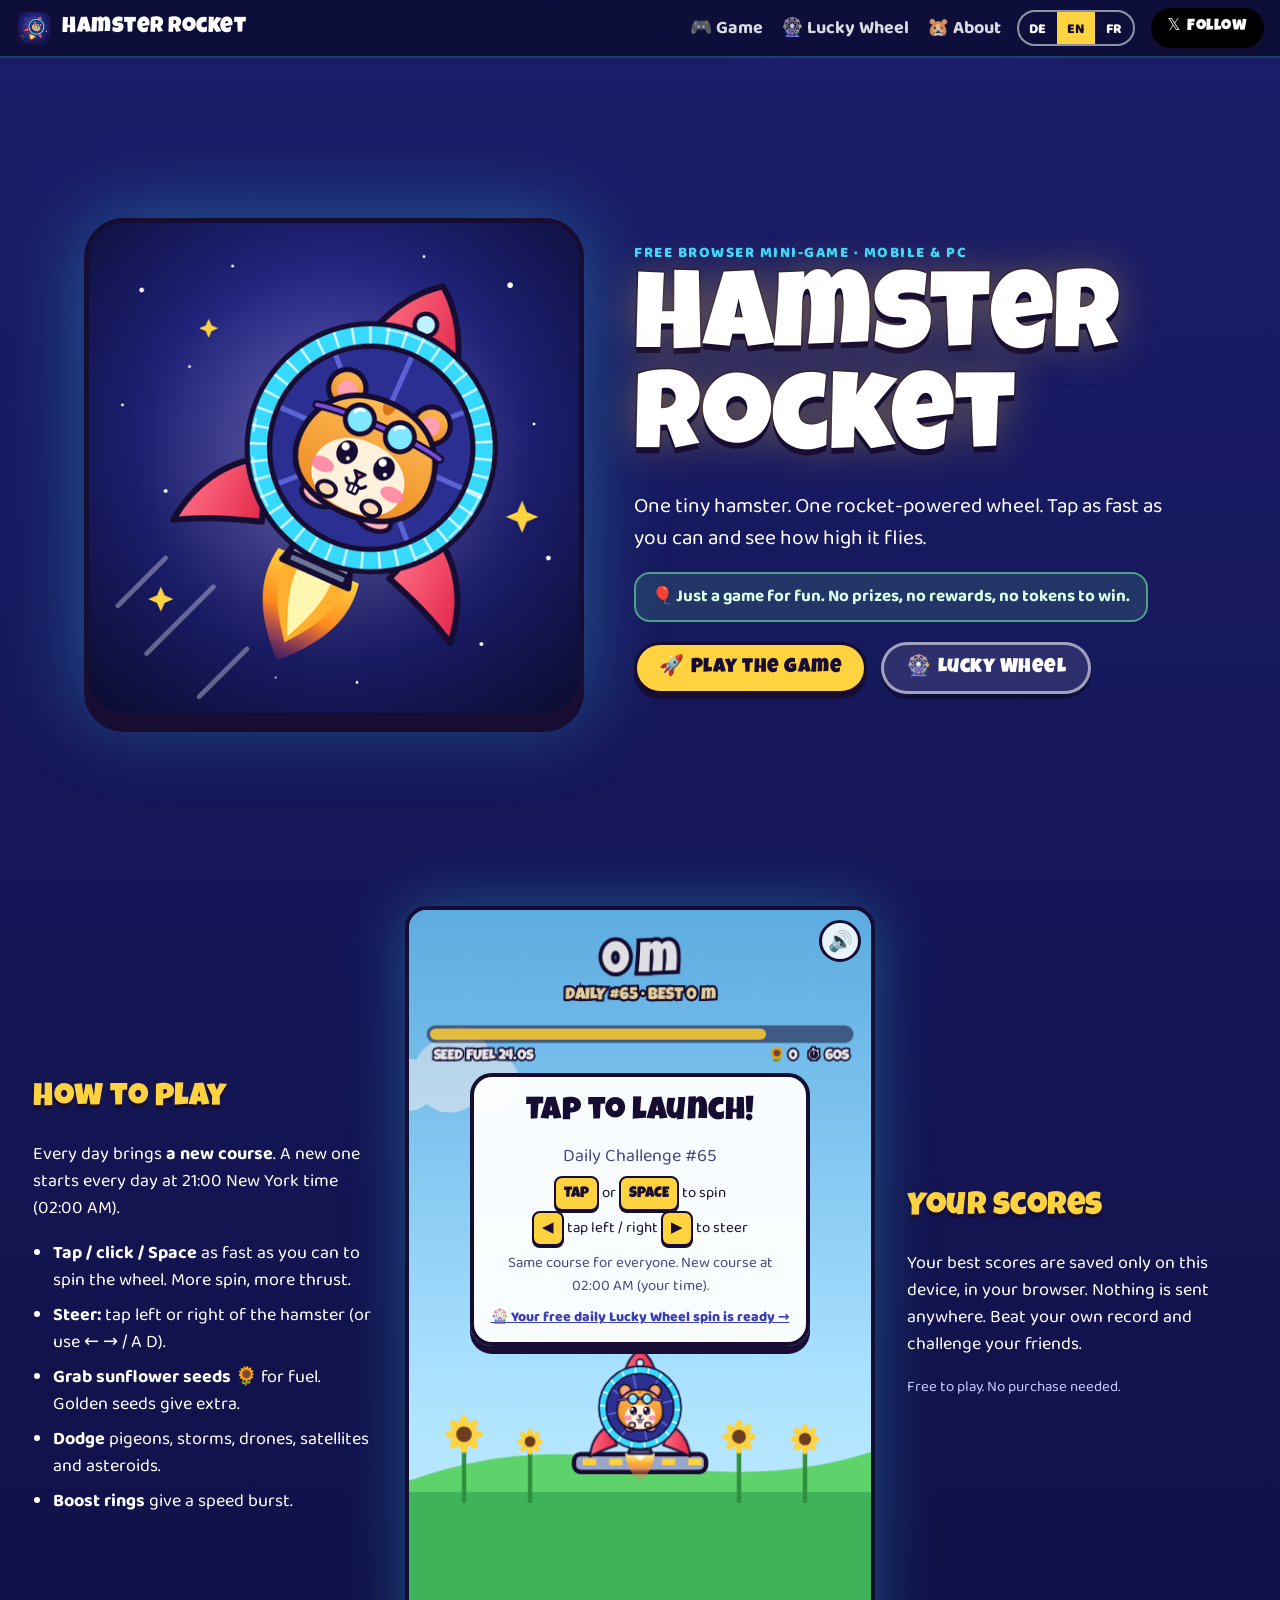
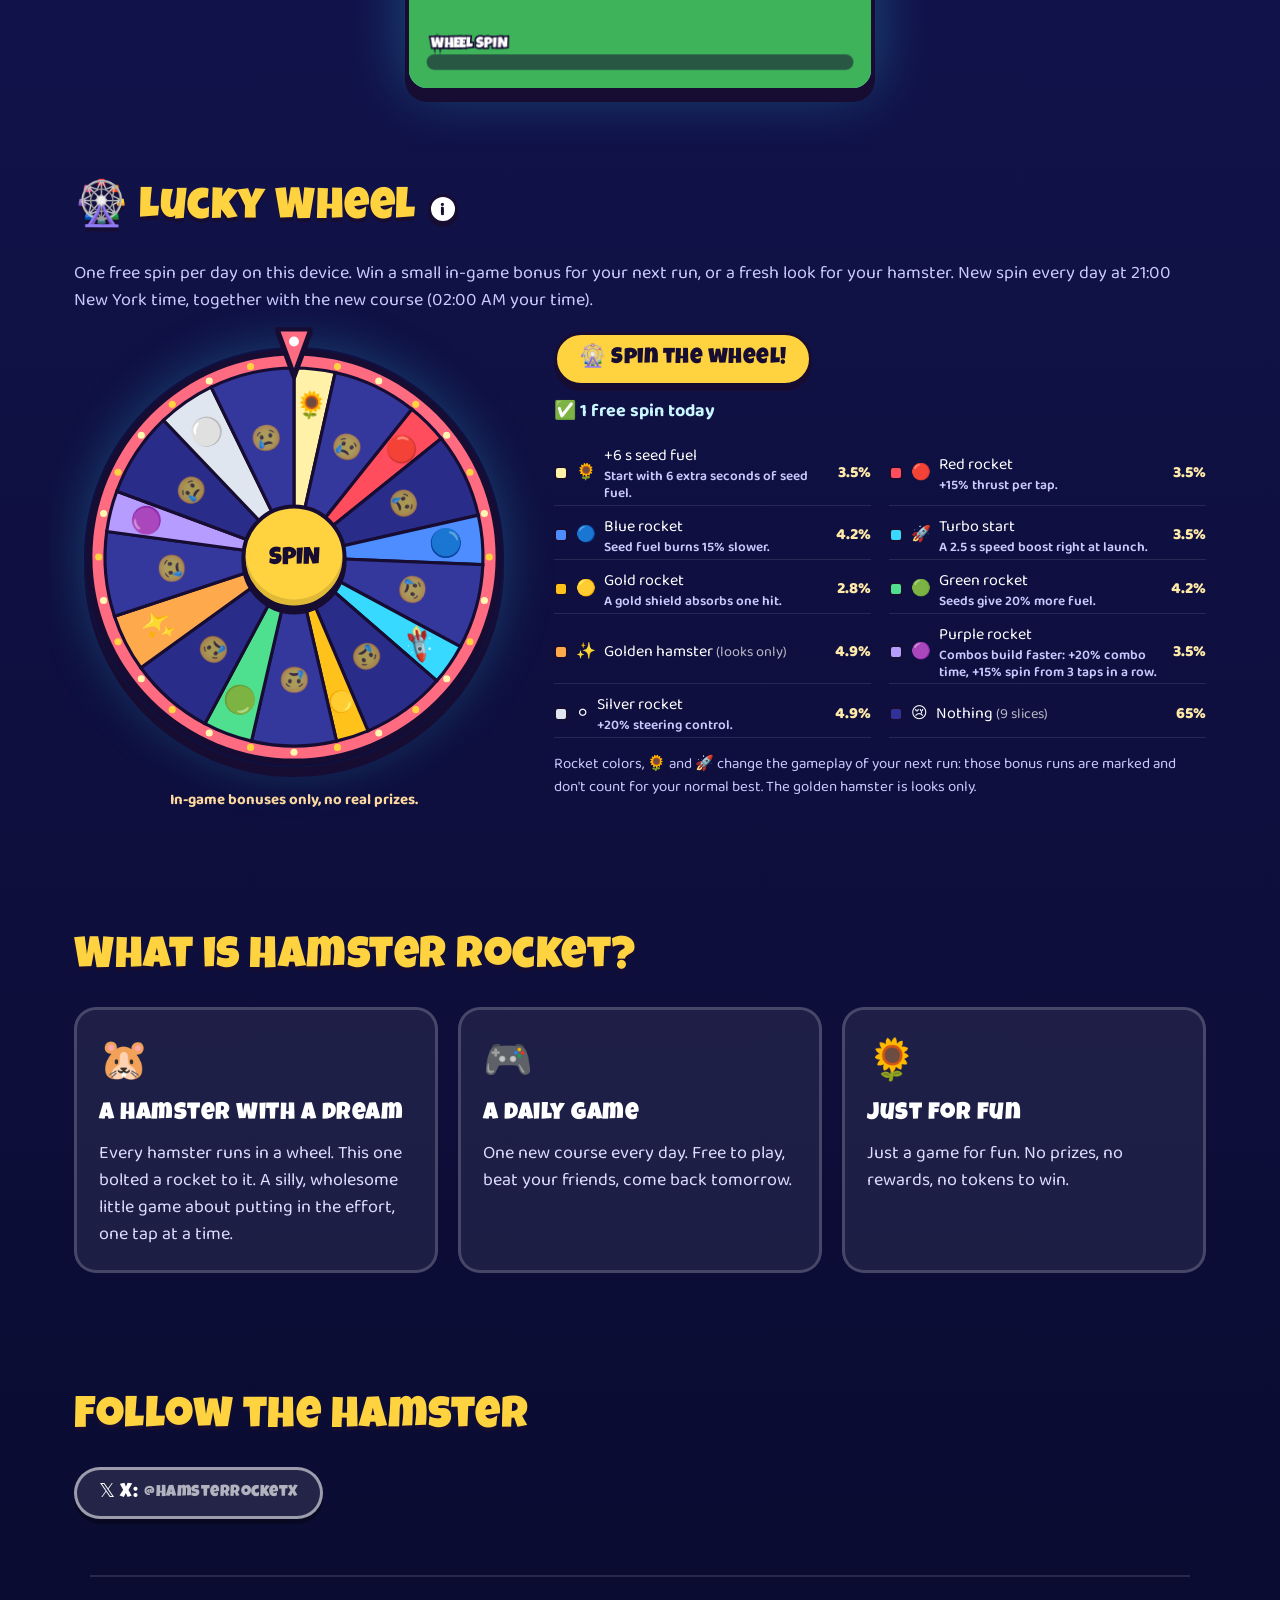
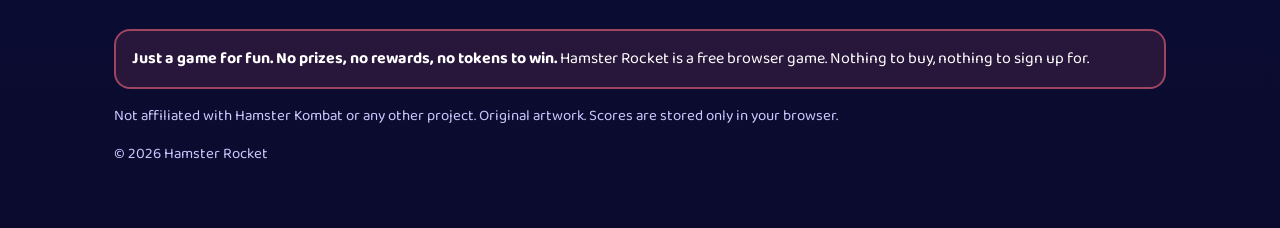
==== commit 805677a4: "Lucky Wheel: 6 rocket colors with gameplay effects, 65/35 odds, reset with daily course (21:00 New Y" ====
--- a/index.html
+++ b/index.html
@@ -22,35 +22,35 @@
 <header class="nav" id="nav">
   <a class="brand" href="#top"><img src="assets/logo_64.png" alt="" width="36" height="36"><span>Hamster Rocket</span></a>
   <nav id="nav-menu" aria-label="Main">
-    <a href="#play">🎮 <span data-l="en">Game</span><span data-l="de">Spiel</span></a>
-    <a href="#wheel">🎡 <span data-l="en">Lucky Wheel</span><span data-l="de">Glücksrad</span></a>
-    <a href="#about">🐹 <span data-l="en">About</span><span data-l="de">Über</span></a>
-    <a class="btn btn-small btn-x nav-x-m" data-social="X_URL" href="#socials">𝕏 <span data-l="en">Follow</span><span data-l="de">Folgen</span></a>
+    <a href="#play">🎮 <span data-l="en">Game</span><span data-l="de">Spiel</span><span data-l="fr">Jeu</span></a>
+    <a href="#wheel">🎡 <span data-l="en">Lucky Wheel</span><span data-l="de">Glücksrad</span><span data-l="fr">Roue de la chance</span></a>
+    <a href="#about">🐹 <span data-l="en">About</span><span data-l="de">Über</span><span data-l="fr">À propos</span></a>
+    <a class="btn btn-small btn-x nav-x-m" data-social="X_URL" href="#socials">𝕏 <span data-l="en">Follow</span><span data-l="de">Folgen</span><span data-l="fr">Suivre</span></a>
   </nav>
-  <div class="lang" role="group" aria-label="Language / Sprache"><button type="button" data-lang-btn="de" aria-pressed="false">DE</button><button type="button" data-lang-btn="en" aria-pressed="false">EN</button></div>
-  <a class="btn btn-small btn-x nav-x" data-social="X_URL" href="#socials">𝕏 <span data-l="en">Follow</span><span data-l="de">Folgen</span></a>
-  <button class="burger" id="burger" type="button" aria-controls="nav-menu" aria-expanded="false" data-i18n-attr="aria-label|Open menu|Menü öffnen" aria-label="Open menu"><span></span><span></span><span></span></button>
+  <div class="lang" role="group" aria-label="Language / Sprache / Langue"><button type="button" data-lang-btn="de" aria-pressed="false">DE</button><button type="button" data-lang-btn="en" aria-pressed="false">EN</button><button type="button" data-lang-btn="fr" aria-pressed="false">FR</button></div>
+  <a class="btn btn-small btn-x nav-x" data-social="X_URL" href="#socials">𝕏 <span data-l="en">Follow</span><span data-l="de">Folgen</span><span data-l="fr">Suivre</span></a>
+  <button class="burger" id="burger" type="button" aria-controls="nav-menu" aria-expanded="false" data-i18n-attr="aria-label|Open menu|Menü öffnen|Ouvrir le menu" aria-label="Open menu"><span></span><span></span><span></span></button>
 </header>
 
 <main id="top">
   <section class="hero">
     <div class="hero-art"><img src="assets/logo_512.png" alt="Cartoon hamster flying a rocket-powered hamster wheel" width="512" height="512"></div>
     <div class="hero-text">
-      <p class="kicker"><span data-l="en">Free browser mini-game · mobile &amp; PC</span><span data-l="de">Gratis Browser-Minigame · Handy &amp; PC</span></p>
+      <p class="kicker"><span data-l="en">Free browser mini-game · mobile &amp; PC</span><span data-l="de">Gratis Browser-Minigame · Handy &amp; PC</span><span data-l="fr">Mini-jeu gratuit dans le navigateur · mobile &amp; PC</span></p>
       <h1>Hamster<br>Rocket</h1>
-      <p data-l="en" class="tagline">One tiny hamster. One rocket-powered wheel. Tap as fast as you can and see how high it flies.</p><p data-l="de" class="tagline">Ein kleiner Hamster. Ein Laufrad mit Raketenantrieb. Tippe so schnell du kannst und schau, wie hoch er fliegt.</p>
-      <p class="fun-note"><span data-l="en">🎈 Just a game for fun. No prizes, no rewards, no tokens to win.</span><span data-l="de">🎈 Nur ein Spiel zum Spaß. Keine Preise, keine Belohnungen, keine Tokens zu gewinnen.</span></p>
+      <p data-l="en" class="tagline">One tiny hamster. One rocket-powered wheel. Tap as fast as you can and see how high it flies.</p><p data-l="de" class="tagline">Ein kleiner Hamster. Ein Laufrad mit Raketenantrieb. Tippe so schnell du kannst und schau, wie hoch er fliegt.</p><p data-l="fr" class="tagline">Un tout petit hamster. Une roue à réaction. Tape aussi vite que possible et regarde jusqu’où il monte.</p>
+      <p class="fun-note"><span data-l="en">🎈 Just a game for fun. No prizes, no rewards, no tokens to win.</span><span data-l="de">🎈 Nur ein Spiel zum Spaß. Keine Preise, keine Belohnungen, keine Tokens zu gewinnen.</span><span data-l="fr">🎈 Juste un jeu pour s’amuser. Pas de prix, pas de récompenses, aucun token à gagner.</span></p>
       <div class="cta">
-        <a class="btn btn-primary" href="#play">🚀 <span data-l="en">Play the game</span><span data-l="de">Jetzt spielen</span></a>
-        <a class="btn btn-ghost" href="#wheel">🎡 <span data-l="en">Lucky Wheel</span><span data-l="de">Glücksrad</span></a>
+        <a class="btn btn-primary" href="#play">🚀 <span data-l="en">Play the game</span><span data-l="de">Jetzt spielen</span><span data-l="fr">Jouer</span></a>
+        <a class="btn btn-ghost" href="#wheel">🎡 <span data-l="en">Lucky Wheel</span><span data-l="de">Glücksrad</span><span data-l="fr">Roue de la chance</span></a>
       </div>
     </div>
   </section>
 
   <section class="game-section" id="play">
     <div class="game-side game-side-left">
-      <h2><span data-l="en">How to play</span><span data-l="de">So geht's</span></h2>
-      <p data-l="en">Every day brings <b>a new course</b>. A new one starts every day at 21:00 New York time (<span data-round-local>your time</span>).</p><p data-l="de">Jeden Tag gibt es <b>eine neue Strecke</b>. Sie wechselt jeden Tag um 21:00 New Yorker Zeit (<span data-round-local>deine Zeit</span>).</p>
+      <h2><span data-l="en">How to play</span><span data-l="de">So geht's</span><span data-l="fr">Comment jouer</span></h2>
+      <p data-l="en">Every day brings <b>a new course</b>. A new one starts every day at 21:00 New York time (<span data-round-local>your time</span>).</p><p data-l="de">Jeden Tag gibt es <b>eine neue Strecke</b>. Sie wechselt jeden Tag um 21:00 New Yorker Zeit (<span data-round-local>deine Zeit</span>).</p><p data-l="fr">Chaque jour, <b>un nouveau parcours</b>. Il change chaque jour à 21:00, heure de New York (<span data-round-local>ton heure</span>).</p>
       <ul class="howto" data-l="en">
         <li><b>Tap / click / Space</b> as fast as you can to spin the wheel. More spin, more thrust.</li>
         <li><b>Steer:</b> tap left or right of the hamster (or use ← → / A D).</li>
@@ -65,6 +65,13 @@
         <li><b>Weiche aus:</b> Tauben, Gewitter, Drohnen, Satelliten und Asteroiden.</li>
         <li><b>Boost-Ringe</b> geben einen Geschwindigkeitsschub.</li>
       </ul>
+      <ul class="howto" data-l="fr">
+        <li><b>Tape / clique / Espace</b> aussi vite que possible pour faire tourner la roue. Plus ça tourne, plus ça pousse.</li>
+        <li><b>Diriger :</b> tape à gauche ou à droite du hamster (ou ← → / A D).</li>
+        <li><b>Attrape les graines de tournesol 🌻</b> pour le carburant. Les graines dorées en donnent plus.</li>
+        <li><b>Évite</b> pigeons, orages, drones, satellites et astéroïdes.</li>
+        <li><b>Les anneaux boost</b> donnent un coup d’accélération.</li>
+      </ul>
     </div>
     <div class="hr-wrap" id="hr-wrap">
       <div class="hr-stage" id="hr-stage">
@@ -73,10 +80,11 @@
         <div class="hr-overlay" id="hr-start">
           <div class="card">
             <p class="hr-mode"></p>
-            <h3><span data-l="en">Tap to launch!</span><span data-l="de">Tippen zum Start!</span></h3>
+            <h3><span data-l="en">Tap to launch!</span><span data-l="de">Tippen zum Start!</span><span data-l="fr">Tape pour décoller !</span></h3>
             <p id="start-day" class="muted">Daily Challenge</p>
             <p class="keys" data-l="en"><span class="key">TAP</span> or <span class="key">SPACE</span> to spin<br><span class="key">◀</span> tap left / right <span class="key">▶</span> to steer</p>
             <p class="keys" data-l="de"><span class="key">TIPPEN</span> oder <span class="key">LEERTASTE</span><br><span class="key">◀</span> links / rechts lenken <span class="key">▶</span></p>
+            <p class="keys" data-l="fr"><span class="key">TAPE</span> ou <span class="key">ESPACE</span><br><span class="key">◀</span> gauche / droite pour diriger <span class="key">▶</span></p>
             <p id="start-best" class="muted small"></p>
             <p id="start-bonus" class="start-bonus" hidden></p>
             <a id="start-wheel" class="start-wheel" href="#wheel" hidden></a>
@@ -92,40 +100,40 @@
             <p class="small muted" id="go-best"></p>
             <p class="go-bonus hidden" id="go-bonus"></p>
             <div class="go-buttons">
-              <button class="btn btn-primary" id="go-again" type="button">↻ <span data-l="en">Fly again</span><span data-l="de">Nochmal</span></button>
-              <button class="btn btn-x" id="go-share" type="button"><span data-l="en">Share on 𝕏</span><span data-l="de">Auf 𝕏 teilen</span></button>
-              <button class="btn btn-ghost" id="go-card" type="button">⬇ <span data-l="en">Score card</span><span data-l="de">Score-Karte</span></button>
-              <button class="btn btn-link" id="go-free" type="button"><span data-l="en">Free flight (random course)</span><span data-l="de">Freier Flug (zufällige Strecke)</span></button>
+              <button class="btn btn-primary" id="go-again" type="button">↻ <span data-l="en">Fly again</span><span data-l="de">Nochmal</span><span data-l="fr">Rejouer</span></button>
+              <button class="btn btn-x" id="go-share" type="button"><span data-l="en">Share on 𝕏</span><span data-l="de">Auf 𝕏 teilen</span><span data-l="fr">Partager sur 𝕏</span></button>
+              <button class="btn btn-ghost" id="go-card" type="button">⬇ <span data-l="en">Score card</span><span data-l="de">Score-Karte</span><span data-l="fr">Carte de score</span></button>
+              <button class="btn btn-link" id="go-free" type="button"><span data-l="en">Free flight (random course)</span><span data-l="de">Freier Flug (zufällige Strecke)</span><span data-l="fr">Vol libre (parcours aléatoire)</span></button>
             </div>
           </div>
         </div>
       </div>
     </div>
     <div class="game-side game-side-right">
-      <h2><span data-l="en">Your scores</span><span data-l="de">Deine Punkte</span></h2>
-      <p data-l="en">Your best scores are saved only on this device, in your browser. Nothing is sent anywhere. Beat your own record and challenge your friends.</p><p data-l="de">Deine Bestwerte werden nur auf diesem Gerät in deinem Browser gespeichert. Es wird nichts verschickt. Knack deinen eigenen Rekord und fordere deine Freunde heraus.</p>
-      <p data-l="en" class="muted small">Free to play. No purchase needed.</p><p data-l="de" class="muted small">Kostenlos spielbar. Kein Kauf nötig.</p>
+      <h2><span data-l="en">Your scores</span><span data-l="de">Deine Punkte</span><span data-l="fr">Tes scores</span></h2>
+      <p data-l="en">Your best scores are saved only on this device, in your browser. Nothing is sent anywhere. Beat your own record and challenge your friends.</p><p data-l="de">Deine Bestwerte werden nur auf diesem Gerät in deinem Browser gespeichert. Es wird nichts verschickt. Knack deinen eigenen Rekord und fordere deine Freunde heraus.</p><p data-l="fr">Tes meilleurs scores sont enregistrés uniquement sur cet appareil, dans ton navigateur. Rien n’est envoyé. Bats ton propre record et défie tes amis.</p>
+      <p data-l="en" class="muted small">Free to play. No purchase needed.</p><p data-l="de" class="muted small">Kostenlos spielbar. Kein Kauf nötig.</p><p data-l="fr" class="muted small">Gratuit. Aucun achat nécessaire.</p>
     </div>
   </section>
 
   <section class="wheel-sec" id="wheel">
     <div class="wheel-head">
-      <h2>🎡 <span data-l="en">Lucky Wheel</span><span data-l="de">Glücksrad</span></h2>
+      <h2>🎡 <span data-l="en">Lucky Wheel</span><span data-l="de">Glücksrad</span><span data-l="fr">Roue de la chance</span></h2>
       <div class="odds">
-        <button class="odds-btn" id="odds-btn" type="button" aria-expanded="false" aria-controls="odds-tip" data-i18n-attr="aria-label|Show chances|Chancen anzeigen" aria-label="Show chances">i</button>
-        <div class="odds-tip" id="odds-tip" role="tooltip" hidden><span data-l="en">Chances: 75% nothing, 25% bonus</span><span data-l="de">Chancen: 75 % nichts, 25 % Bonus</span></div>
+        <button class="odds-btn" id="odds-btn" type="button" aria-expanded="false" aria-controls="odds-tip" data-i18n-attr="aria-label|Show chances|Chancen anzeigen|Afficher les chances" aria-label="Show chances">i</button>
+        <div class="odds-tip" id="odds-tip" role="tooltip" hidden><span data-l="en">Chances: 65% nothing, 35% bonus</span><span data-l="de">Chancen: 65 % nichts, 35 % Bonus</span><span data-l="fr">Chances : 65 % rien, 35 % bonus</span></div>
       </div>
     </div>
-    <p class="muted"><span data-l="en">One free spin per day on this device. Win a small in-game bonus for your next run, or a fresh look for your hamster.</span><span data-l="de">Ein Gratis-Dreh pro Tag auf diesem Gerät. Gewinne einen kleinen Spiel-Bonus für deinen nächsten Flug oder einen neuen Look für deinen Hamster.</span> <span id="wheel-reset"></span></p>
+    <p class="muted"><span data-l="en">One free spin per day on this device. Win a small in-game bonus for your next run, or a fresh look for your hamster.</span><span data-l="de">Ein Gratis-Dreh pro Tag auf diesem Gerät. Gewinne einen kleinen Spiel-Bonus für deinen nächsten Flug oder einen neuen Look für deinen Hamster.</span><span data-l="fr">Un tour gratuit par jour sur cet appareil. Gagne un petit bonus en jeu pour ta prochaine partie, ou un nouveau look pour ton hamster.</span> <span id="wheel-reset"></span></p>
     <div class="wheel-grid">
       <div class="wheel-col">
         <div class="wheel-box" id="wheel-box">
           <svg class="wheel-pointer" id="wheel-pointer" viewBox="0 0 40 50" aria-hidden="true"><path d="M5 4 H35 L20 45 Z" fill="#ff6b81" stroke="#170d33" stroke-width="4" stroke-linejoin="round"/><circle cx="20" cy="15" r="4.5" fill="#fff"/></svg>
-          <canvas id="wheel-canvas" width="400" height="400" role="img" aria-label="Lucky Wheel / Glücksrad"></canvas>
-          <button class="wheel-hub" id="wheel-hub" type="button" data-i18n-attr="aria-label|Spin the wheel|Glücksrad drehen" aria-label="Spin the wheel">SPIN</button>
+          <canvas id="wheel-canvas" width="400" height="400" role="img" aria-label="Lucky Wheel / Glücksrad / Roue de la chance"></canvas>
+          <button class="wheel-hub" id="wheel-hub" type="button" data-i18n-attr="aria-label|Spin the wheel|Glücksrad drehen|Tourner la roue" aria-label="Spin the wheel">SPIN</button>
           <canvas class="wheel-fx" id="wheel-fx" aria-hidden="true"></canvas>
         </div>
-        <p class="wheel-note"><span data-l="en">In-game bonuses only, no real prizes.</span><span data-l="de">Nur Spiel-Boni, keine echten Preise.</span></p>
+        <p class="wheel-note"><span data-l="en">In-game bonuses only, no real prizes.</span><span data-l="de">Nur Spiel-Boni, keine echten Preise.</span><span data-l="fr">Bonus en jeu uniquement, aucun vrai prix.</span></p>
       </div>
       <div class="wheel-side">
         <button class="btn btn-primary wheel-go" id="wheel-go" type="button">🎡 Spin the wheel!</button>
@@ -138,16 +146,16 @@
   </section>
 
   <section class="about" id="about">
-    <h2><span data-l="en">What is Hamster Rocket?</span><span data-l="de">Was ist Hamster Rocket?</span></h2>
+    <h2><span data-l="en">What is Hamster Rocket?</span><span data-l="de">Was ist Hamster Rocket?</span><span data-l="fr">C’est quoi, Hamster Rocket ?</span></h2>
     <div class="grid3">
-      <div class="tile"><span class="emoji">🐹</span><h3><span data-l="en">A hamster with a dream</span><span data-l="de">Ein Hamster mit einem Traum</span></h3><p data-l="en">Every hamster runs in a wheel. This one bolted a rocket to it. A silly, wholesome little game about putting in the effort, one tap at a time.</p><p data-l="de">Jeder Hamster rennt im Laufrad. Dieser hat eine Rakete drangeschraubt. Ein albernes, liebenswertes kleines Spiel übers Dranbleiben, ein Tipp nach dem anderen.</p></div>
-      <div class="tile"><span class="emoji">🎮</span><h3><span data-l="en">A daily game</span><span data-l="de">Ein tägliches Spiel</span></h3><p data-l="en">One new course every day. Free to play, beat your friends, come back tomorrow.</p><p data-l="de">Jeden Tag eine neue Strecke. Kostenlos spielen, Freunde schlagen, morgen wiederkommen.</p></div>
-      <div class="tile"><span class="emoji">🌻</span><h3><span data-l="en">Just for fun</span><span data-l="de">Einfach zum Spaß</span></h3><p data-l="en">Just a game for fun. No prizes, no rewards, no tokens to win.</p><p data-l="de">Nur ein Spiel zum Spaß. Keine Preise, keine Belohnungen, keine Tokens zu gewinnen.</p></div>
+      <div class="tile"><span class="emoji">🐹</span><h3><span data-l="en">A hamster with a dream</span><span data-l="de">Ein Hamster mit einem Traum</span><span data-l="fr">Un hamster qui rêve en grand</span></h3><p data-l="en">Every hamster runs in a wheel. This one bolted a rocket to it. A silly, wholesome little game about putting in the effort, one tap at a time.</p><p data-l="de">Jeder Hamster rennt im Laufrad. Dieser hat eine Rakete drangeschraubt. Ein albernes, liebenswertes kleines Spiel übers Dranbleiben, ein Tipp nach dem anderen.</p><p data-l="fr">Tous les hamsters courent dans une roue. Celui-ci y a fixé une fusée. Un petit jeu drôle et tout mignon sur l’effort, un tap après l’autre.</p></div>
+      <div class="tile"><span class="emoji">🎮</span><h3><span data-l="en">A daily game</span><span data-l="de">Ein tägliches Spiel</span><span data-l="fr">Un jeu quotidien</span></h3><p data-l="en">One new course every day. Free to play, beat your friends, come back tomorrow.</p><p data-l="de">Jeden Tag eine neue Strecke. Kostenlos spielen, Freunde schlagen, morgen wiederkommen.</p><p data-l="fr">Un nouveau parcours chaque jour. Gratuit, bats tes amis, reviens demain.</p></div>
+      <div class="tile"><span class="emoji">🌻</span><h3><span data-l="en">Just for fun</span><span data-l="de">Einfach zum Spaß</span><span data-l="fr">Juste pour le plaisir</span></h3><p data-l="en">Just a game for fun. No prizes, no rewards, no tokens to win.</p><p data-l="de">Nur ein Spiel zum Spaß. Keine Preise, keine Belohnungen, keine Tokens zu gewinnen.</p><p data-l="fr">Juste un jeu pour s’amuser. Pas de prix, pas de récompenses, aucun token à gagner.</p></div>
     </div>
   </section>
 
   <section class="socials" id="socials">
-    <h2><span data-l="en">Follow the hamster</span><span data-l="de">Folge dem Hamster</span></h2>
+    <h2><span data-l="en">Follow the hamster</span><span data-l="de">Folge dem Hamster</span><span data-l="fr">Suis le hamster</span></h2>
     <div class="social-row">
       <a class="btn btn-ghost" data-social="X_URL" href="#socials">𝕏 X: <em>@HamsterRocketX</em></a>
     </div>
@@ -157,7 +165,8 @@
 <footer class="footer">
   <p class="disclaimer" data-l="en"><b>Just a game for fun. No prizes, no rewards, no tokens to win.</b> Hamster Rocket is a free browser game. Nothing to buy, nothing to sign up for.</p>
   <p class="disclaimer" data-l="de"><b>Nur ein Spiel zum Spaß. Keine Preise, keine Belohnungen, keine Tokens zu gewinnen.</b> Hamster Rocket ist ein kostenloses Browserspiel. Nichts zu kaufen, keine Anmeldung.</p>
-  <p data-l="en" class="muted small">Not affiliated with Hamster Kombat or any other project. Original artwork. Scores are stored only in your browser.</p><p data-l="de" class="muted small">Nicht verbunden mit Hamster Kombat oder anderen Projekten. Eigene Grafiken. Punkte werden nur in deinem Browser gespeichert.</p>
+  <p class="disclaimer" data-l="fr"><b>Juste un jeu pour s’amuser. Pas de prix, pas de récompenses, aucun token à gagner.</b> Hamster Rocket est un jeu gratuit dans le navigateur. Rien à acheter, pas d’inscription.</p>
+  <p data-l="en" class="muted small">Not affiliated with Hamster Kombat or any other project. Original artwork. Scores are stored only in your browser.</p><p data-l="de" class="muted small">Nicht verbunden mit Hamster Kombat oder anderen Projekten. Eigene Grafiken. Punkte werden nur in deinem Browser gespeichert.</p><p data-l="fr" class="muted small">Sans lien avec Hamster Kombat ni aucun autre projet. Illustrations originales. Les scores sont enregistrés uniquement dans ton navigateur.</p>
   <p class="muted small">© 2026 Hamster Rocket</p>
 </footer>
 
--- a/style.css
+++ b/style.css
@@ -116,8 +116,7 @@
 body.hr-playing{overscroll-behavior:none}
 
 /* ---------- language (DE/EN) ---------- */
-html:not([data-lang=de]) [data-l=de]{display:none!important}
-html[data-lang=de] [data-l=en]{display:none!important}
+html:not([data-lang=de]) [data-l=de],html:not([data-lang=fr]) [data-l=fr],html[data-lang=de] [data-l=en],html[data-lang=fr] [data-l=en]{display:none!important}
 .lang{display:inline-flex;border:2px solid rgba(255,255,255,.55);border-radius:999px;overflow:hidden;flex:none}
 .lang button{background:transparent;color:#fff;border:0;font:800 14px "Baloo 2",sans-serif;padding:5px 10px 3px;cursor:pointer;min-width:38px;min-height:32px}
 .lang button[aria-pressed=true]{background:var(--yellow);color:var(--ink)}
@@ -155,7 +154,7 @@
 .wheel-grid{display:grid;grid-template-columns:minmax(0,440px) minmax(0,1fr);gap:40px;align-items:center;margin-top:18px}
 .wheel-col{display:flex;flex-direction:column;align-items:center;min-width:0}
 .wheel-box{position:relative;width:min(86vw,420px);aspect-ratio:1;margin-top:14px}
-#wheel-canvas{display:block;width:100%;height:100%;border-radius:50%;box-shadow:0 10px 0 var(--ink),0 0 50px rgba(56,217,255,.25);will-change:transform;transition:box-shadow .4s}
+#wheel-canvas{display:block;width:100%;height:100%;border-radius:50%;box-shadow:0 10px 0 var(--ink),0 0 50px rgba(56,217,255,.25);transition:box-shadow .4s}
 .wheel-box.won #wheel-canvas{animation:wglow 1.2s ease-in-out 3}
 .wheel-box.won #wheel-canvas{box-shadow:0 10px 0 var(--ink),0 0 0 6px rgba(255,210,63,.9),0 0 70px rgba(255,210,63,.75)}
 .wheel-box.won.static #wheel-canvas{animation:none;box-shadow:0 10px 0 var(--ink),0 0 0 6px rgba(255,210,63,.9),0 0 70px rgba(255,210,63,.75)}
@@ -201,3 +200,17 @@
 }
 @media (max-width:600px){ .wheel-sec{padding:40px 16px} }
 @media (prefers-reduced-motion:reduce){.wheel-box.won #wheel-canvas,.wheel-pointer.tick,.wheel-result.fresh,.wheel-result.sad.fresh .sad-face{animation:none}}
+
+/* ---------- 3 languages: compact header + wrapping wheel button ---------- */
+.wheel-sec{overflow:hidden}
+.wheel-go{white-space:normal;max-width:100%;text-align:center}
+@media (max-width:440px){
+  .nav{gap:8px;padding:0 12px}
+  .brand{gap:8px}
+  .brand img{width:32px;height:32px}
+  .brand span{font-size:18px}
+  .lang button{min-width:30px;padding:5px 7px 3px;font-size:13px}
+  .wheel-go{font-size:19px;padding:12px 16px}
+}
+@media (max-width:360px){ .brand span{display:none} }
+.wheel-legend small{display:block;font-size:13.5px;line-height:1.25;color:#c9c9ff;font-weight:600}
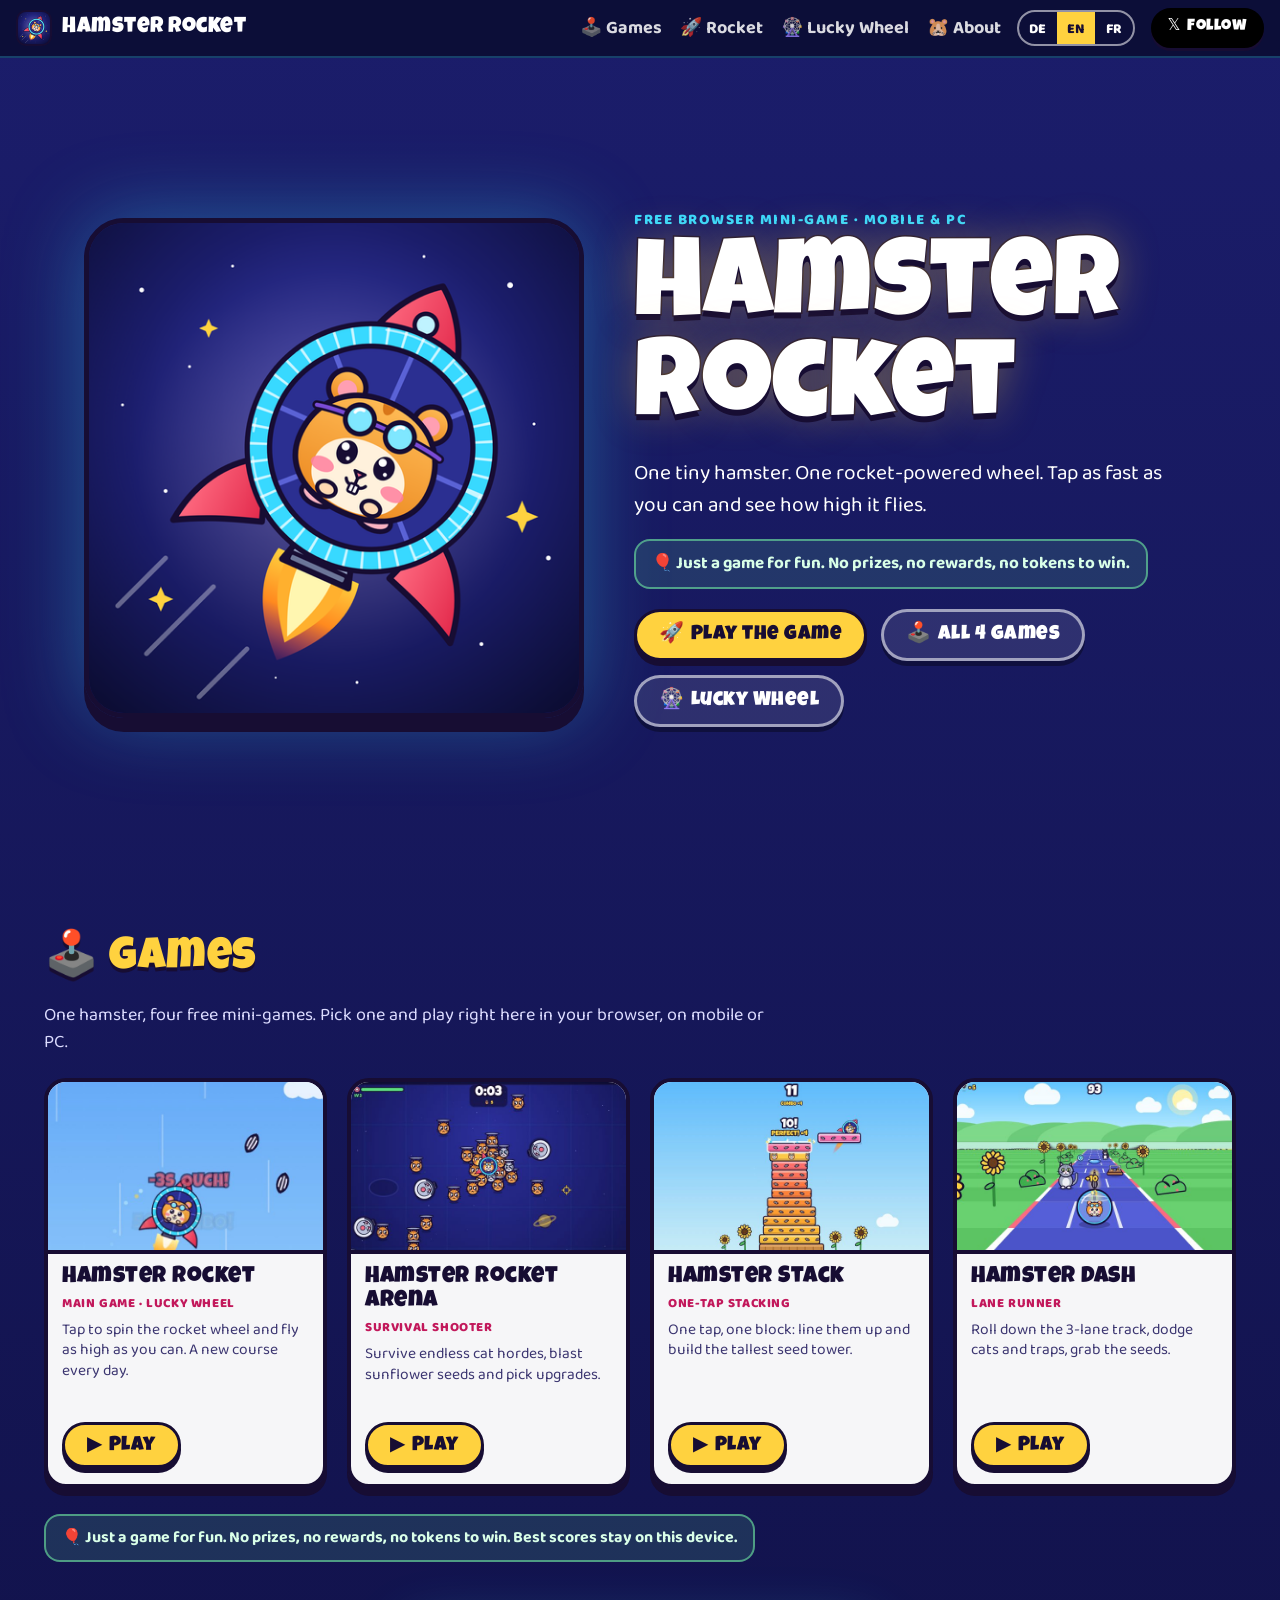
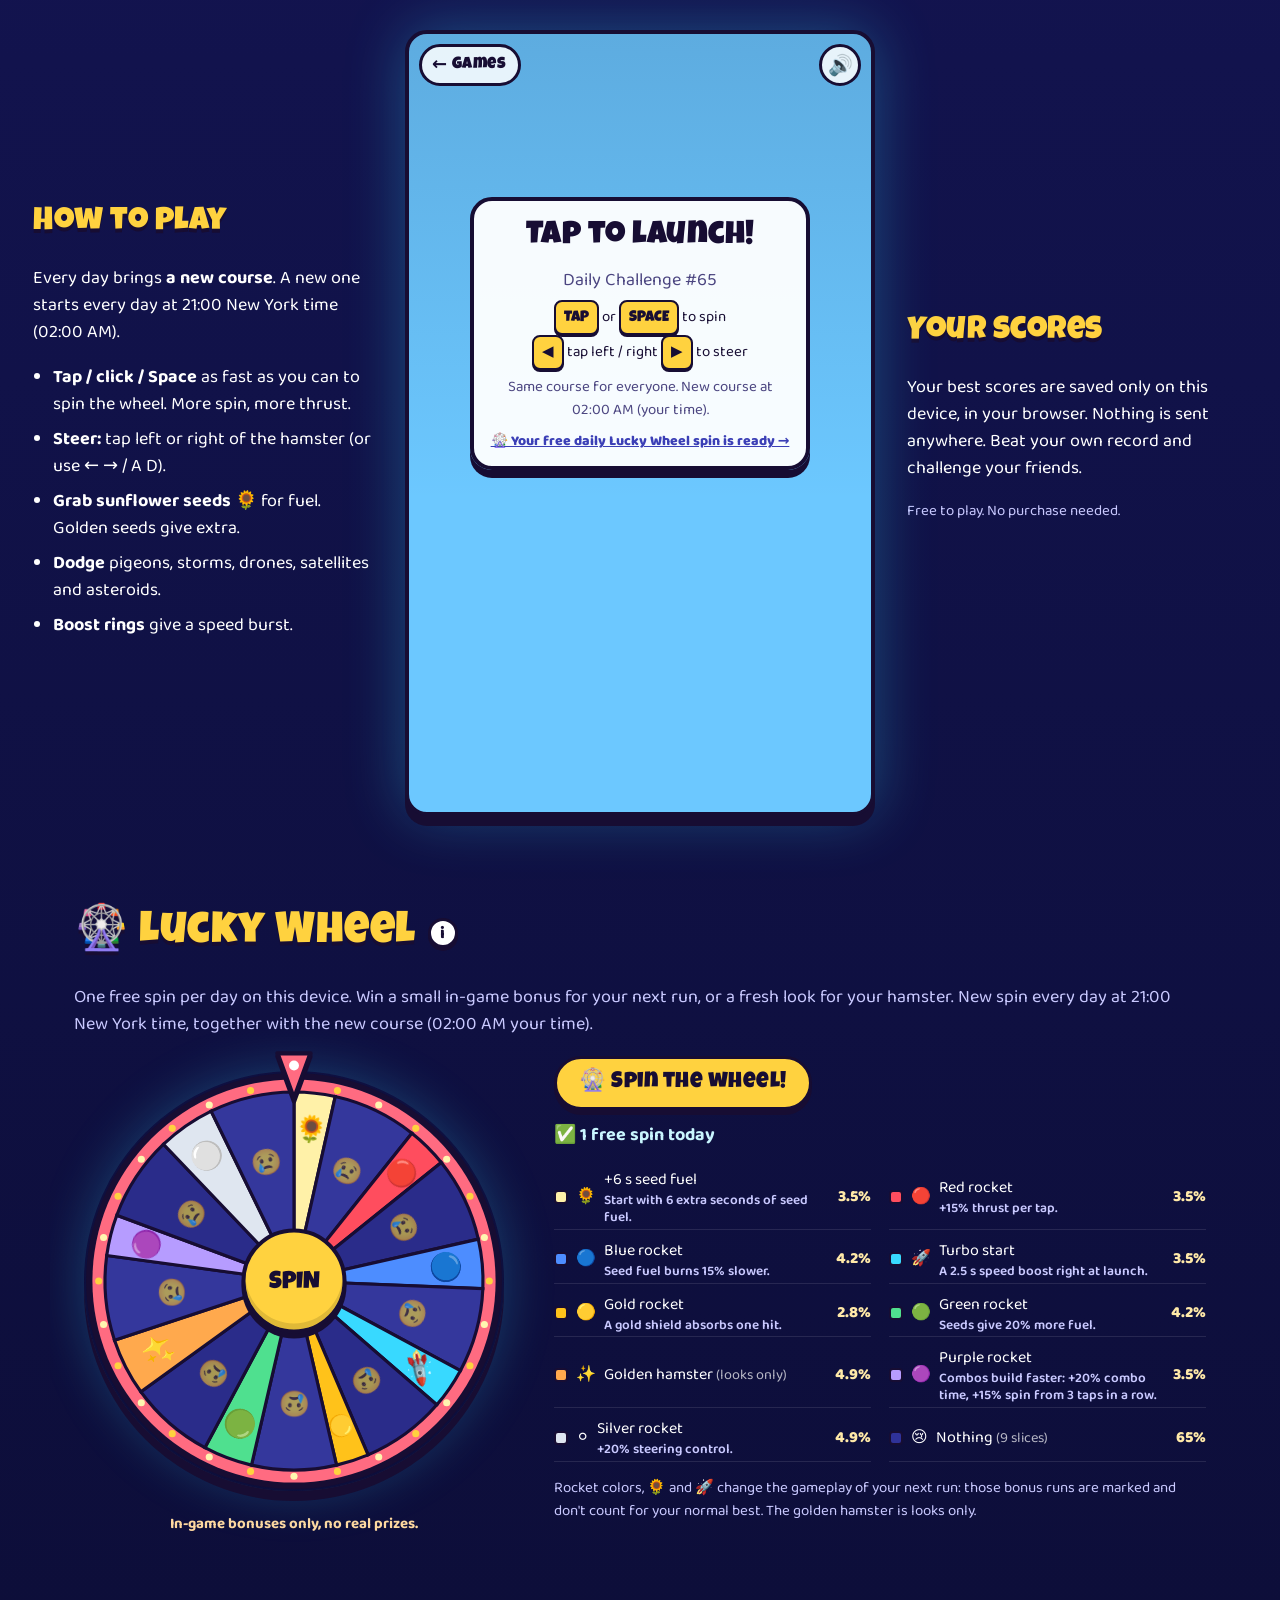
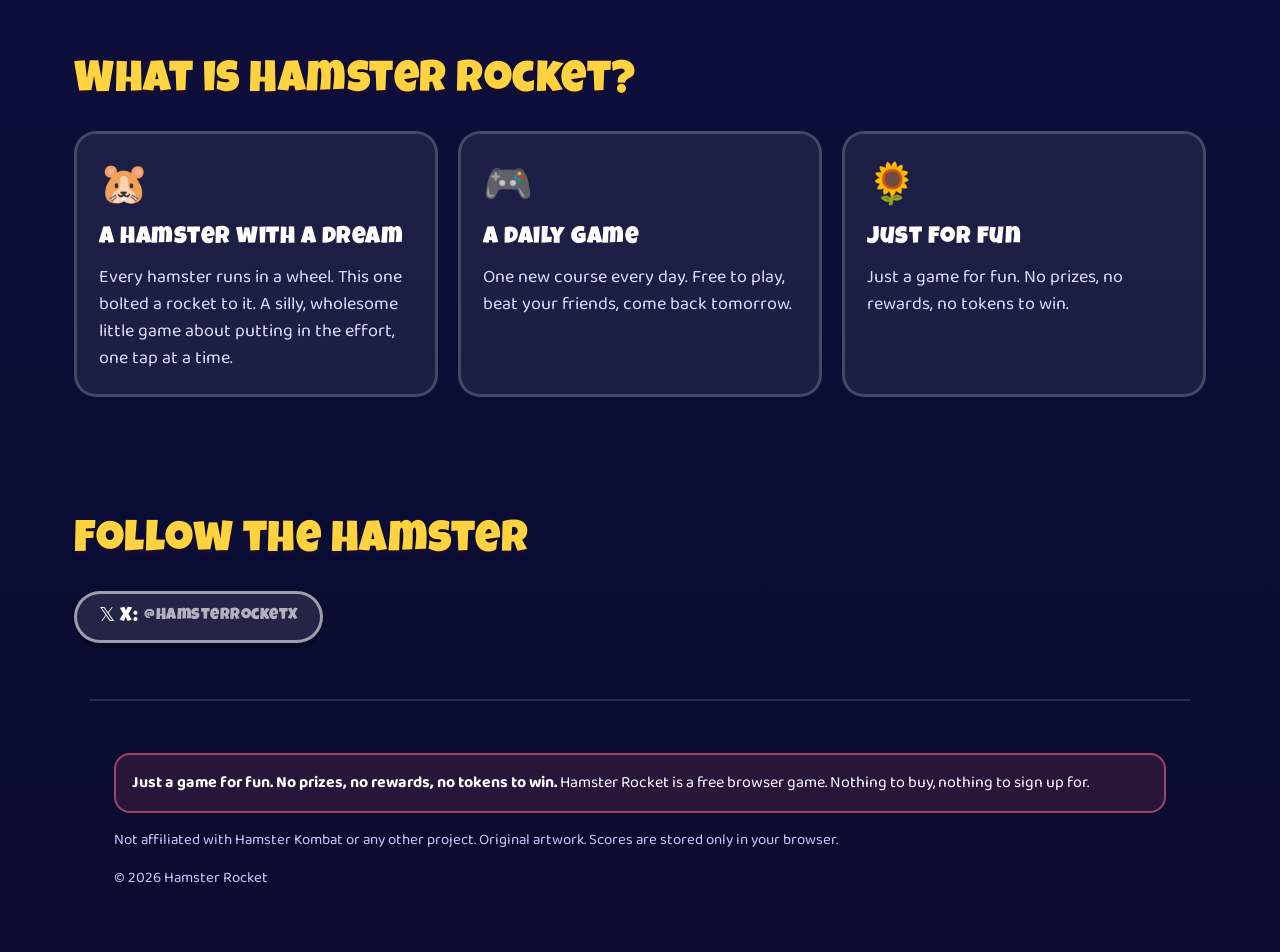
==== commit fc99a9c7: "Games hub: Hamster Rocket + Arena, Stack and Dash in one site (shared DE/EN/FR, per-game bests, back" ====
--- a/index.html
+++ b/index.html
@@ -4,11 +4,12 @@
 <meta charset="utf-8">
 <meta name="viewport" content="width=device-width, initial-scale=1, viewport-fit=cover">
 <title>Hamster Rocket: tap, spin, fly</title>
-<meta name="description" content="Hamster Rocket: a free browser mini-game for mobile and PC. One tiny hamster, one rocket-powered wheel. Just a game for fun.">
+<meta name="description" content="Hamster Rocket: free browser mini-games for mobile and PC. Rocket flight with a daily course and Lucky Wheel, plus Arena, Stack and Dash. Just a game for fun.">
 <meta name="theme-color" content="#1b1d6b">
 <meta property="og:title" content="Hamster Rocket">
 <meta property="og:description" content="Tap, spin, fly. A free browser mini-game: fly the hamster as high as you can. Just a game for fun.">
 <meta property="og:type" content="website">
+<link rel="canonical" href="https://botgrok558-ux.github.io/hamster-rocket-demo/">
 <meta property="og:url" content="https://botgrok558-ux.github.io/hamster-rocket-demo/">
 <meta property="og:image" content="https://botgrok558-ux.github.io/hamster-rocket-demo/assets/og.jpg">
 <meta name="twitter:card" content="summary_large_image">
@@ -22,7 +23,8 @@
 <header class="nav" id="nav">
   <a class="brand" href="#top"><img src="assets/logo_64.png" alt="" width="36" height="36"><span>Hamster Rocket</span></a>
   <nav id="nav-menu" aria-label="Main">
-    <a href="#play">🎮 <span data-l="en">Game</span><span data-l="de">Spiel</span><span data-l="fr">Jeu</span></a>
+    <a href="#games">🕹️ <span data-l="en">Games</span><span data-l="de">Spiele</span><span data-l="fr">Jeux</span></a>
+    <a href="#play">🚀 Rocket</a>
     <a href="#wheel">🎡 <span data-l="en">Lucky Wheel</span><span data-l="de">Glücksrad</span><span data-l="fr">Roue de la chance</span></a>
     <a href="#about">🐹 <span data-l="en">About</span><span data-l="de">Über</span><span data-l="fr">À propos</span></a>
     <a class="btn btn-small btn-x nav-x-m" data-social="X_URL" href="#socials">𝕏 <span data-l="en">Follow</span><span data-l="de">Folgen</span><span data-l="fr">Suivre</span></a>
@@ -42,9 +44,58 @@
       <p class="fun-note"><span data-l="en">🎈 Just a game for fun. No prizes, no rewards, no tokens to win.</span><span data-l="de">🎈 Nur ein Spiel zum Spaß. Keine Preise, keine Belohnungen, keine Tokens zu gewinnen.</span><span data-l="fr">🎈 Juste un jeu pour s’amuser. Pas de prix, pas de récompenses, aucun token à gagner.</span></p>
       <div class="cta">
         <a class="btn btn-primary" href="#play">🚀 <span data-l="en">Play the game</span><span data-l="de">Jetzt spielen</span><span data-l="fr">Jouer</span></a>
+        <a class="btn btn-ghost" href="#games">🕹️ <span data-l="en">All 4 games</span><span data-l="de">Alle 4 Spiele</span><span data-l="fr">Les 4 jeux</span></a>
         <a class="btn btn-ghost" href="#wheel">🎡 <span data-l="en">Lucky Wheel</span><span data-l="de">Glücksrad</span><span data-l="fr">Roue de la chance</span></a>
       </div>
     </div>
+  </section>
+
+  <section class="games" id="games" aria-labelledby="games-title">
+    <h2 id="games-title">🕹️ <span data-l="en">Games</span><span data-l="de">Spiele</span><span data-l="fr">Jeux</span></h2>
+    <p class="games-lead"><span data-l="en">One hamster, four free mini-games. Pick one and play right here in your browser, on mobile or PC.</span><span data-l="de">Ein Hamster, vier kostenlose Minispiele. Such dir eins aus und spiel direkt hier im Browser, auf Handy oder PC.</span><span data-l="fr">Un hamster, quatre mini-jeux gratuits. Choisis-en un et joue directement dans ton navigateur, sur mobile ou PC.</span></p>
+    <div class="games-grid">
+      <article class="game-card" data-game="rocket">
+        <img class="gc-shot" src="assets/games/rocket.jpg" alt="Hamster Rocket: the hamster flies its rocket wheel through the sky" width="640" height="400" loading="lazy" decoding="async">
+        <div class="gc-body">
+          <h3>Hamster Rocket</h3>
+          <p class="gc-tag"><span data-l="en">Main game · Lucky Wheel</span><span data-l="de">Hauptspiel · Glücksrad</span><span data-l="fr">Jeu principal · Roue de la chance</span></p>
+          <p class="gc-desc"><span data-l="en">Tap to spin the rocket wheel and fly as high as you can. A new course every day.</span><span data-l="de">Tippe, dreh das Raketenrad und flieg so hoch du kannst. Jeden Tag eine neue Strecke.</span><span data-l="fr">Tape pour faire tourner la roue-fusée et vole le plus haut possible. Un nouveau parcours chaque jour.</span></p>
+          <p class="gc-best" data-best="rocket"></p>
+          <a class="btn btn-primary gc-play" href="#play" data-play="rocket">▶ <span data-l="en">Play</span><span data-l="de">Spielen</span><span data-l="fr">Jouer</span></a>
+        </div>
+      </article>
+      <article class="game-card" data-game="arena">
+        <img class="gc-shot" src="assets/games/arena.jpg" alt="Hamster Rocket Arena: the rocket hamster surrounded by cartoon cats" width="640" height="400" loading="lazy" decoding="async">
+        <div class="gc-body">
+          <h3>Hamster Rocket Arena</h3>
+          <p class="gc-tag"><span data-l="en">Survival shooter</span><span data-l="de">Survival-Shooter</span><span data-l="fr">Jeu de survie</span></p>
+          <p class="gc-desc"><span data-l="en">Survive endless cat hordes, blast sunflower seeds and pick upgrades.</span><span data-l="de">Überlebe endlose Katzen-Horden, schieß mit Sonnenblumenkernen und wähle Upgrades.</span><span data-l="fr">Survis aux hordes de chats, tire des graines de tournesol et choisis des améliorations.</span></p>
+          <p class="gc-best" data-best="arena"></p>
+          <a class="btn btn-primary gc-play" href="arena/" data-play="arena">▶ <span data-l="en">Play</span><span data-l="de">Spielen</span><span data-l="fr">Jouer</span></a>
+        </div>
+      </article>
+      <article class="game-card" data-game="stack">
+        <img class="gc-shot" src="assets/games/stack.jpg" alt="Hamster Stack: a tower of sunflower seed blocks" width="640" height="400" loading="lazy" decoding="async">
+        <div class="gc-body">
+          <h3>Hamster Stack</h3>
+          <p class="gc-tag"><span data-l="en">One-tap stacking</span><span data-l="de">Stapeln mit einem Tipp</span><span data-l="fr">Empilage en un tap</span></p>
+          <p class="gc-desc"><span data-l="en">One tap, one block: line them up and build the tallest seed tower.</span><span data-l="de">Ein Tipp, ein Block: stapel genau und bau den höchsten Kernturm.</span><span data-l="fr">Un tap, un bloc : aligne-les et construis la plus haute tour de graines.</span></p>
+          <p class="gc-best" data-best="stack"></p>
+          <a class="btn btn-primary gc-play" href="stack/" data-play="stack">▶ <span data-l="en">Play</span><span data-l="de">Spielen</span><span data-l="fr">Jouer</span></a>
+        </div>
+      </article>
+      <article class="game-card" data-game="dash">
+        <img class="gc-shot" src="assets/games/dash.jpg" alt="Hamster Dash: the hamster ball rolling down a toy track" width="640" height="400" loading="lazy" decoding="async">
+        <div class="gc-body">
+          <h3>Hamster Dash</h3>
+          <p class="gc-tag"><span data-l="en">Lane runner</span><span data-l="de">Spur-Runner</span><span data-l="fr">Course sur 3 voies</span></p>
+          <p class="gc-desc"><span data-l="en">Roll down the 3-lane track, dodge cats and traps, grab the seeds.</span><span data-l="de">Roll über die 3-spurige Bahn, weich Katzen und Fallen aus, sammle Kerne.</span><span data-l="fr">Roule sur la piste à 3 voies, évite chats et pièges, ramasse les graines.</span></p>
+          <p class="gc-best" data-best="dash"></p>
+          <a class="btn btn-primary gc-play" href="dash/" data-play="dash">▶ <span data-l="en">Play</span><span data-l="de">Spielen</span><span data-l="fr">Jouer</span></a>
+        </div>
+      </article>
+    </div>
+    <p class="games-note"><span data-l="en">🎈 Just a game for fun. No prizes, no rewards, no tokens to win. Best scores stay on this device.</span><span data-l="de">🎈 Nur ein Spiel zum Spaß. Keine Preise, keine Belohnungen, keine Tokens zu gewinnen. Bestwerte bleiben auf diesem Gerät.</span><span data-l="fr">🎈 Juste un jeu pour s’amuser. Pas de prix, pas de récompenses, aucun token à gagner. Les records restent sur cet appareil.</span></p>
   </section>
 
   <section class="game-section" id="play">
@@ -76,6 +127,7 @@
     <div class="hr-wrap" id="hr-wrap">
       <div class="hr-stage" id="hr-stage">
         <canvas id="hr-canvas" aria-label="Hamster Rocket game. Tap or press space to fly."></canvas>
+        <a class="hr-back" id="hr-back" href="#games" data-i18n-attr="aria-label|Back to all games|Zurück zu allen Spielen|Retour à tous les jeux" aria-label="Back to all games"><span aria-hidden="true">←</span> <span data-l="en">Games</span><span data-l="de">Spiele</span><span data-l="fr">Jeux</span></a>
         <button class="hr-mute" id="hr-mute" type="button" aria-label="Mute sound">🔊</button>
         <div class="hr-overlay" id="hr-start">
           <div class="card">
--- a/style.css
+++ b/style.css
@@ -214,3 +214,43 @@
 }
 @media (max-width:360px){ .brand span{display:none} }
 .wheel-legend small{display:block;font-size:13.5px;line-height:1.25;color:#c9c9ff;font-weight:600}
+
+/* ---------- games hub ---------- */
+.games{max-width:1240px;margin:0 auto;padding:48px 24px 40px;scroll-margin-top:var(--nav)}
+.games-lead{margin:-6px 0 22px;color:#dcdcff;max-width:720px}
+.games-grid{display:grid;grid-template-columns:repeat(4,minmax(0,1fr));gap:20px}
+.game-card{display:flex;flex-direction:column;min-width:0;background:rgba(255,255,255,.96);color:var(--ink);border:4px solid var(--ink);border-radius:22px;box-shadow:0 8px 0 var(--ink);overflow:hidden;transition:transform .15s}
+.game-card:hover{transform:translateY(-4px)}
+.gc-shot{display:block;width:100%;height:auto;aspect-ratio:16/10;object-fit:cover;background:#1b1d6b;border-bottom:4px solid var(--ink)}
+.gc-body{display:flex;flex-direction:column;flex:1 1 auto;padding:12px 14px 16px;min-width:0}
+.gc-body h3{margin:0;font-size:23px;line-height:1.05;color:var(--ink)}
+.gc-tag{margin:4px 0 0;font-size:13px;font-weight:800;text-transform:uppercase;letter-spacing:.6px;color:#c2185b}
+.gc-desc{margin:6px 0 0;font-size:15.5px;line-height:1.35;color:#3b3570;flex:1 1 auto}
+.gc-best{margin:8px 0 0;font-size:14px;font-weight:800;color:#1f7a45;min-height:1.3em}
+.gc-best:empty{visibility:hidden}
+.gc-play{margin-top:10px;align-self:flex-start;font-size:20px;padding:10px 22px 8px}
+.games-note{margin:26px 0 0;display:inline-block;padding:10px 16px;border-radius:16px;background:rgba(110,231,160,.14);border:2px solid rgba(110,231,160,.6);color:#d9ffe8;font-weight:700;font-size:16px}
+@media (max-width:1100px){ .games-grid{grid-template-columns:repeat(2,minmax(0,1fr))} }
+@media (max-width:600px){
+  .games{padding:30px 14px 28px}
+  .games-lead{font-size:16px;margin-bottom:16px}
+  .games-grid{grid-template-columns:minmax(0,1fr);gap:14px}
+  .game-card{flex-direction:row;border-radius:18px;box-shadow:0 6px 0 var(--ink)}
+  .game-card:hover{transform:none}
+  .gc-shot{width:38%;flex:0 0 38%;aspect-ratio:auto;height:auto;border-bottom:0;border-right:4px solid var(--ink)}
+  .gc-body{padding:10px 12px 12px}
+  .gc-body h3{font-size:20px}
+  .gc-tag{font-size:11.5px}
+  .gc-desc{font-size:14px;line-height:1.3}
+  .gc-best{font-size:13px;margin-top:4px}
+  .gc-best:empty{display:none}
+  .gc-play{font-size:18px;padding:8px 18px 6px;margin-top:8px;box-shadow:0 4px 0 var(--ink)}
+  .games-note{font-size:14.5px}
+}
+@media (prefers-reduced-motion:reduce){.game-card{transition:none}.game-card:hover{transform:none}}
+
+/* back-to-hub button inside the Hamster Rocket stage */
+.hr-back{position:absolute;top:10px;left:10px;z-index:3;display:inline-flex;align-items:center;gap:4px;height:42px;padding:0 12px 0 10px;border-radius:999px;border:3px solid var(--ink);
+  background:rgba(255,255,255,.85);color:var(--ink);text-decoration:none;font:16px/1 "Luckiest Guy",system-ui,sans-serif;letter-spacing:.5px;-webkit-tap-highlight-color:transparent}
+.hr-back span[aria-hidden]{font:800 18px/1 system-ui,sans-serif;margin-top:-2px}
+.hr-back:active{transform:translateY(2px)}
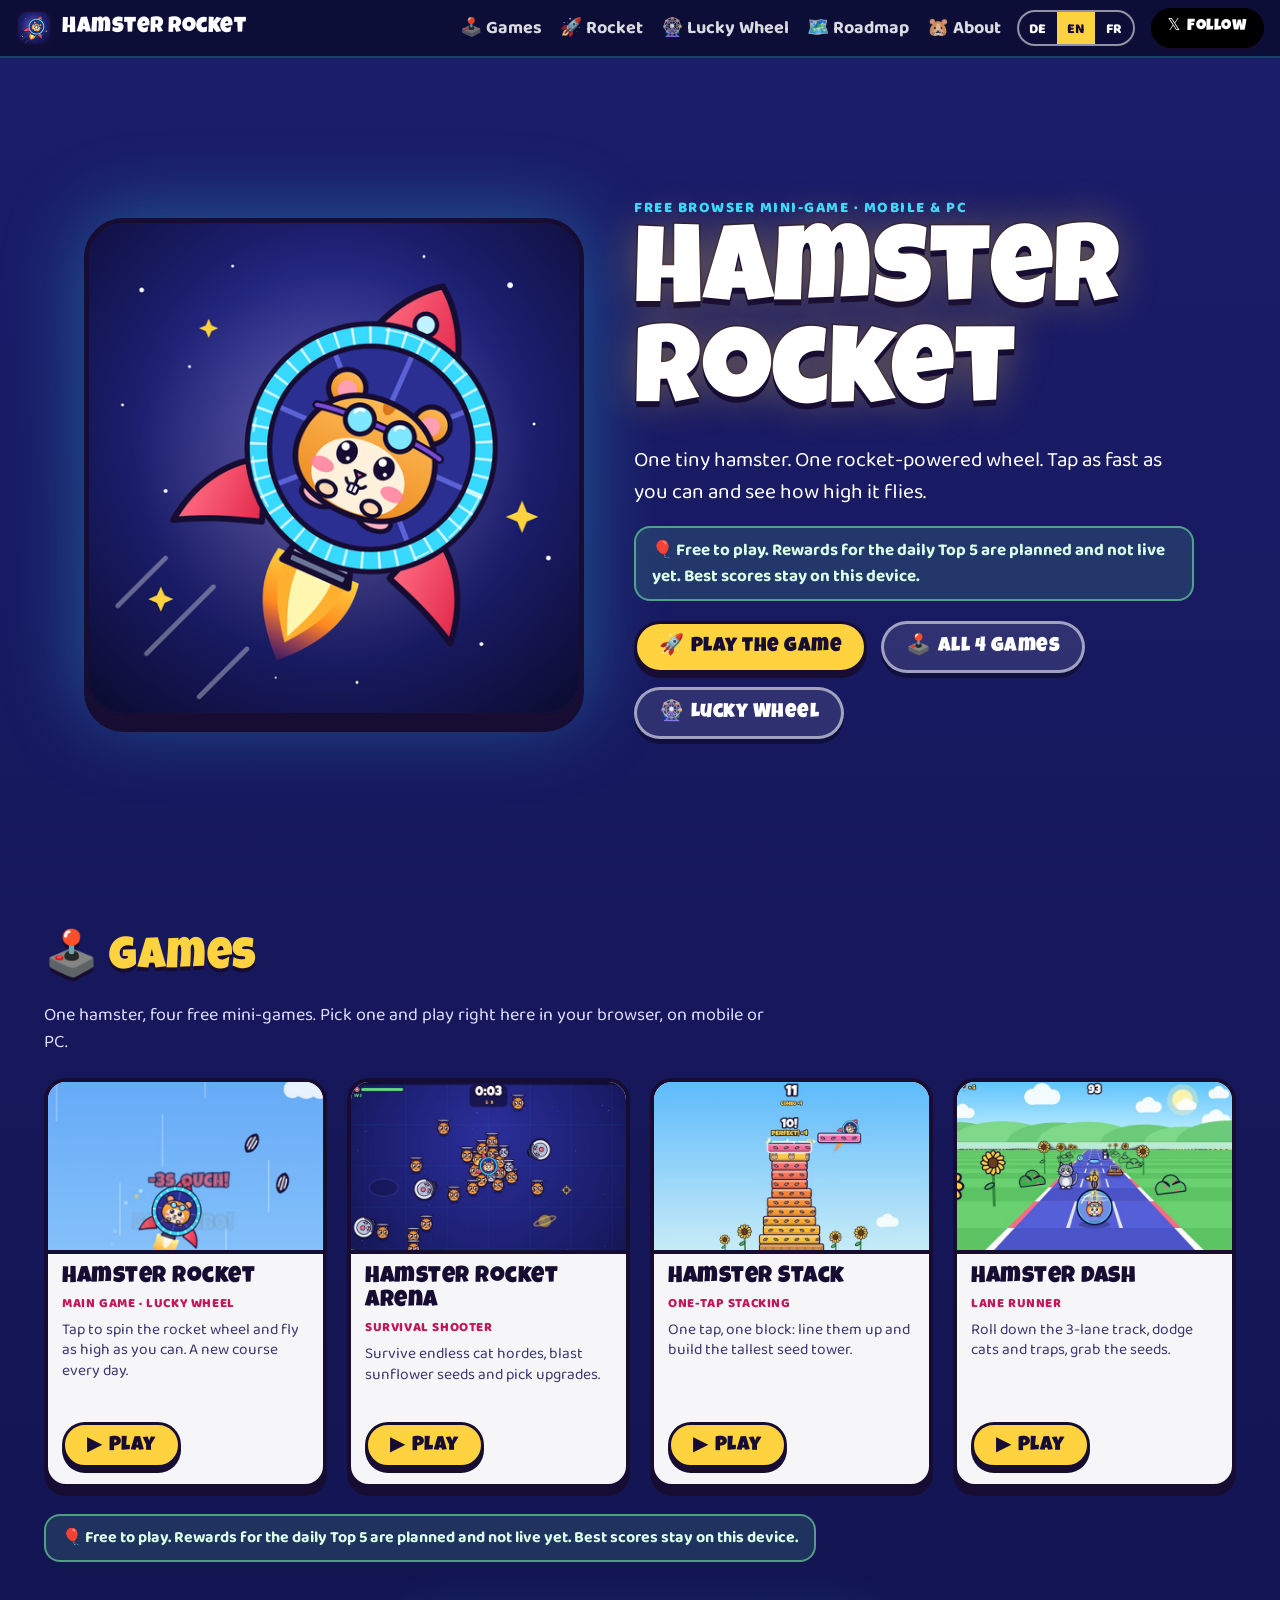
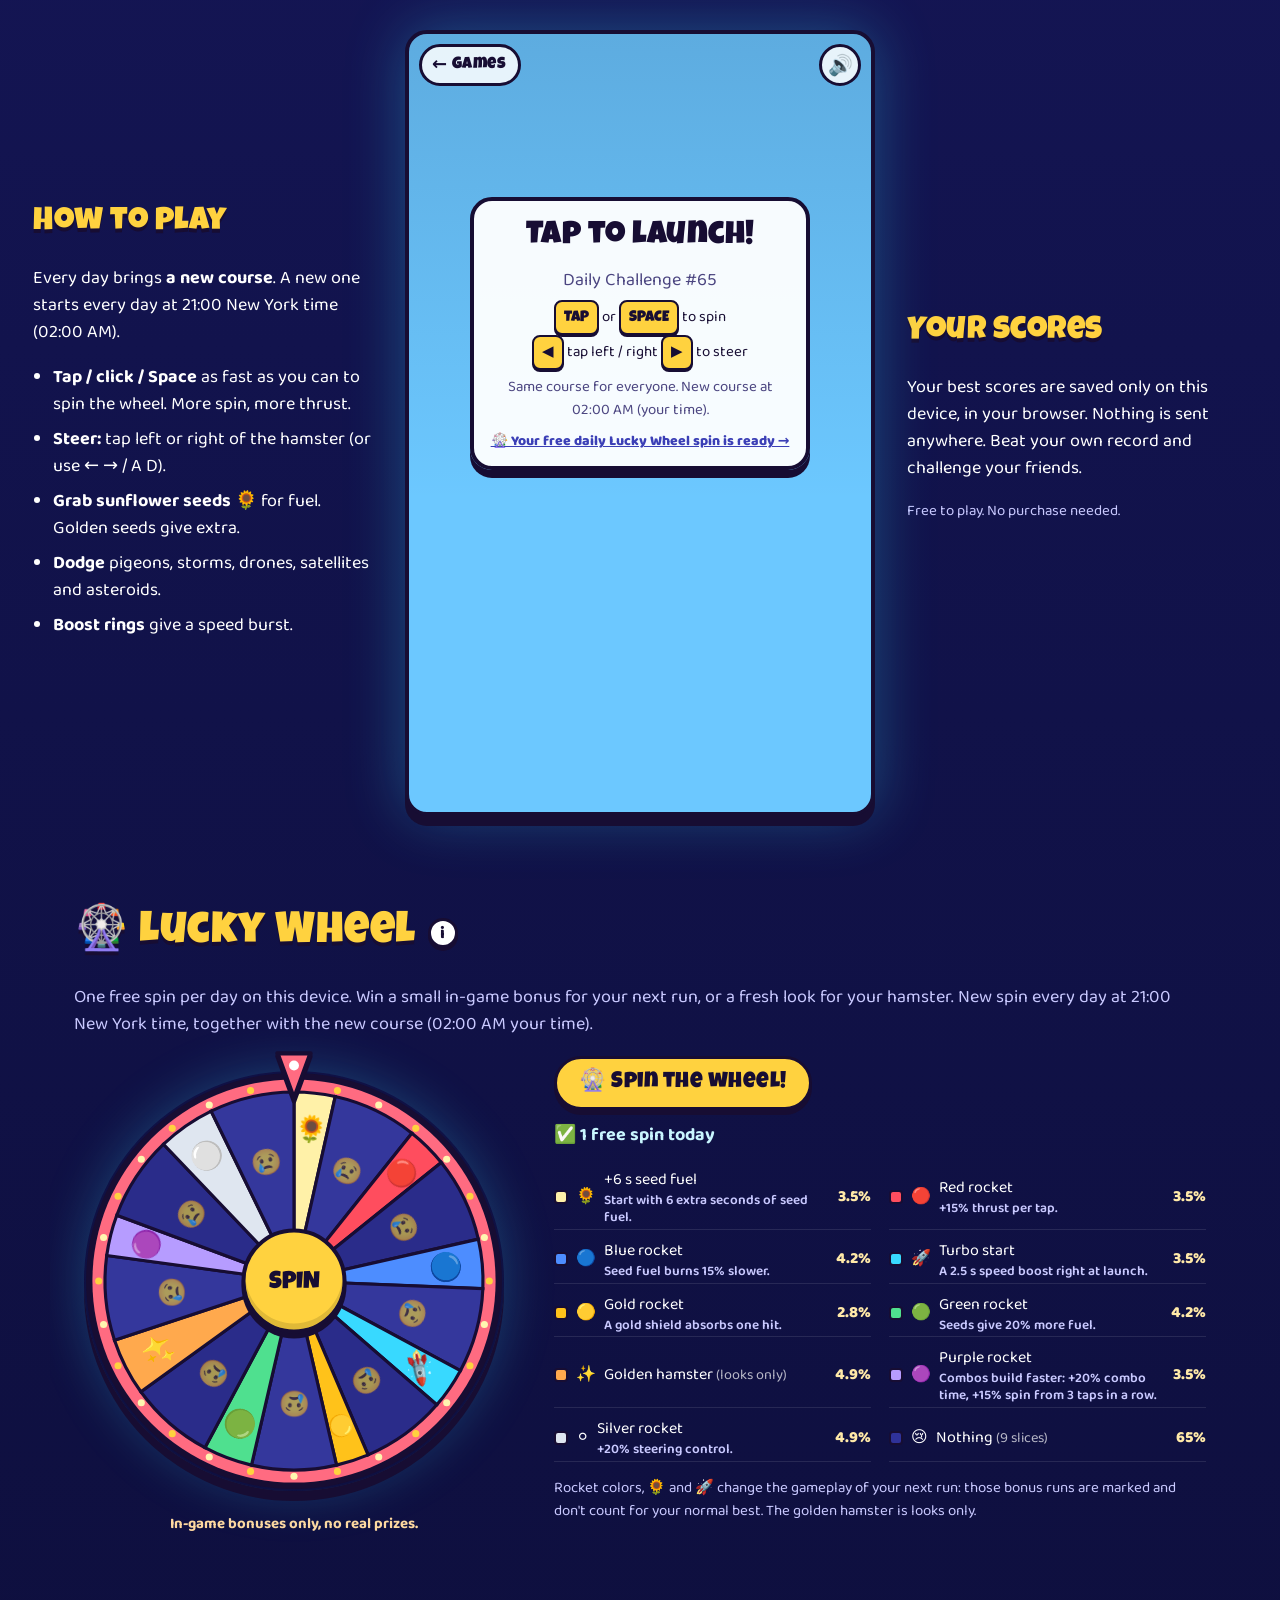
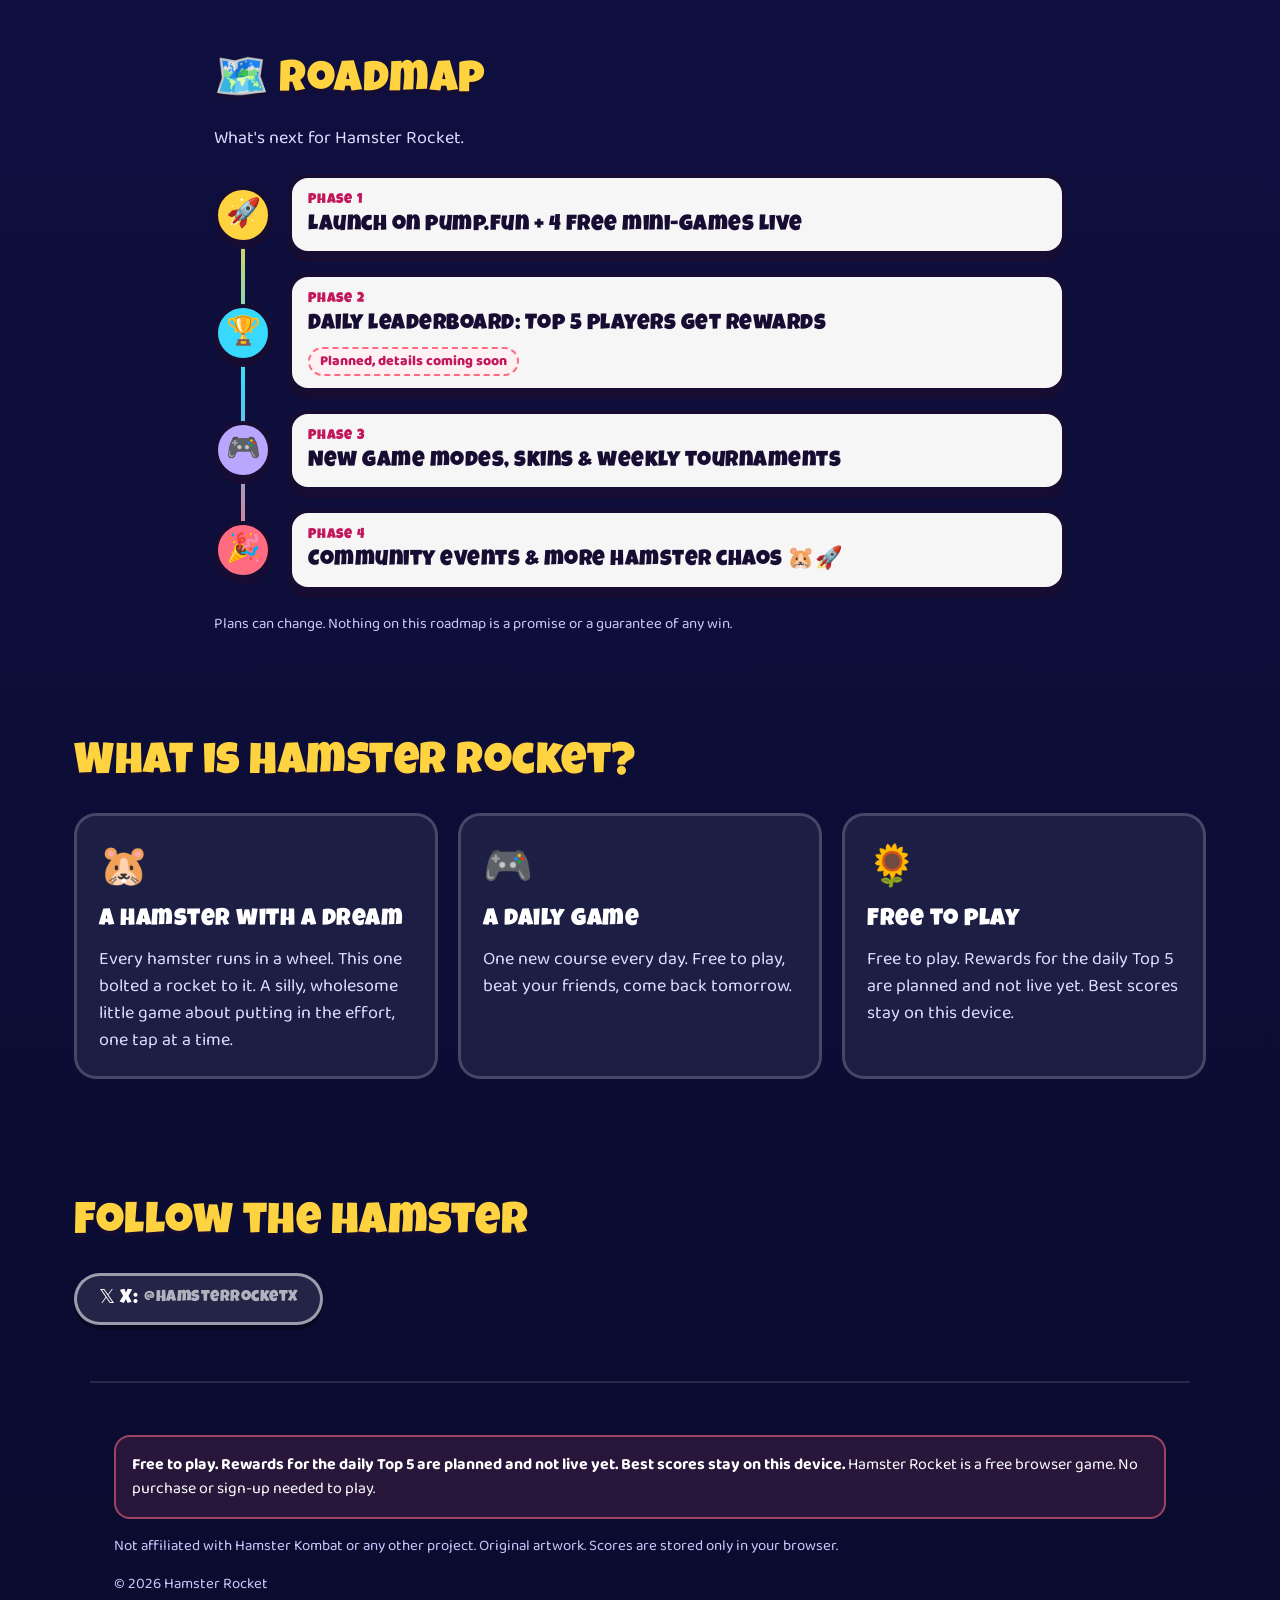
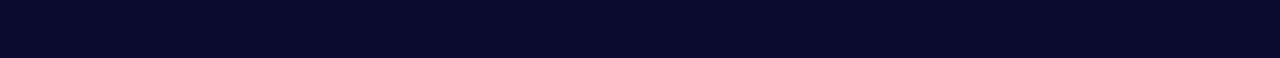
==== commit 9e59e292: "Add Roadmap section (DE/EN/FR, nav link) and update the disclaimer: free to play, daily Top 5 reward" ====
--- a/index.html
+++ b/index.html
@@ -4,14 +4,14 @@
 <meta charset="utf-8">
 <meta name="viewport" content="width=device-width, initial-scale=1, viewport-fit=cover">
 <title>Hamster Rocket: tap, spin, fly</title>
-<meta name="description" content="Hamster Rocket: free browser mini-games for mobile and PC. Rocket flight with a daily course and Lucky Wheel, plus Arena, Stack and Dash. Just a game for fun.">
+<meta name="description" content="Hamster Rocket: free browser mini-games for mobile and PC. Rocket flight with a daily course and Lucky Wheel, plus Arena, Stack and Dash. Free to play.">
 <meta name="theme-color" content="#1b1d6b">
 <meta property="og:title" content="Hamster Rocket">
-<meta property="og:description" content="Tap, spin, fly. A free browser mini-game: fly the hamster as high as you can. Just a game for fun.">
+<meta property="og:description" content="Tap, spin, fly. A free browser mini-game: fly the hamster as high as you can. Free to play.">
 <meta property="og:type" content="website">
-<link rel="canonical" href="https://botgrok558-ux.github.io/hamster-rocket-demo/">
-<meta property="og:url" content="https://botgrok558-ux.github.io/hamster-rocket-demo/">
-<meta property="og:image" content="https://botgrok558-ux.github.io/hamster-rocket-demo/assets/og.jpg">
+<link rel="canonical" href="https://botgrok558-ux.github.io/hamster-rocket/">
+<meta property="og:url" content="https://botgrok558-ux.github.io/hamster-rocket/">
+<meta property="og:image" content="https://botgrok558-ux.github.io/hamster-rocket/assets/og.jpg">
 <meta name="twitter:card" content="summary_large_image">
 <link rel="icon" type="image/png" sizes="32x32" href="assets/favicon-32.png">
 <link rel="apple-touch-icon" href="assets/logo_180.png">
@@ -26,6 +26,7 @@
     <a href="#games">🕹️ <span data-l="en">Games</span><span data-l="de">Spiele</span><span data-l="fr">Jeux</span></a>
     <a href="#play">🚀 Rocket</a>
     <a href="#wheel">🎡 <span data-l="en">Lucky Wheel</span><span data-l="de">Glücksrad</span><span data-l="fr">Roue de la chance</span></a>
+    <a href="#roadmap">🗺️ Roadmap</a>
     <a href="#about">🐹 <span data-l="en">About</span><span data-l="de">Über</span><span data-l="fr">À propos</span></a>
     <a class="btn btn-small btn-x nav-x-m" data-social="X_URL" href="#socials">𝕏 <span data-l="en">Follow</span><span data-l="de">Folgen</span><span data-l="fr">Suivre</span></a>
   </nav>
@@ -41,7 +42,7 @@
       <p class="kicker"><span data-l="en">Free browser mini-game · mobile &amp; PC</span><span data-l="de">Gratis Browser-Minigame · Handy &amp; PC</span><span data-l="fr">Mini-jeu gratuit dans le navigateur · mobile &amp; PC</span></p>
       <h1>Hamster<br>Rocket</h1>
       <p data-l="en" class="tagline">One tiny hamster. One rocket-powered wheel. Tap as fast as you can and see how high it flies.</p><p data-l="de" class="tagline">Ein kleiner Hamster. Ein Laufrad mit Raketenantrieb. Tippe so schnell du kannst und schau, wie hoch er fliegt.</p><p data-l="fr" class="tagline">Un tout petit hamster. Une roue à réaction. Tape aussi vite que possible et regarde jusqu’où il monte.</p>
-      <p class="fun-note"><span data-l="en">🎈 Just a game for fun. No prizes, no rewards, no tokens to win.</span><span data-l="de">🎈 Nur ein Spiel zum Spaß. Keine Preise, keine Belohnungen, keine Tokens zu gewinnen.</span><span data-l="fr">🎈 Juste un jeu pour s’amuser. Pas de prix, pas de récompenses, aucun token à gagner.</span></p>
+      <p class="fun-note"><span data-l="en">🎈 Free to play. Rewards for the daily Top 5 are planned and not live yet. Best scores stay on this device.</span><span data-l="de">🎈 Kostenlos spielbar. Belohnungen für die tägliche Top 5 sind geplant und noch nicht live. Bestwerte bleiben auf diesem Gerät.</span><span data-l="fr">🎈 Gratuit. Des récompenses pour le Top 5 du jour sont prévues mais pas encore actives. Les records restent sur cet appareil.</span></p>
       <div class="cta">
         <a class="btn btn-primary" href="#play">🚀 <span data-l="en">Play the game</span><span data-l="de">Jetzt spielen</span><span data-l="fr">Jouer</span></a>
         <a class="btn btn-ghost" href="#games">🕹️ <span data-l="en">All 4 games</span><span data-l="de">Alle 4 Spiele</span><span data-l="fr">Les 4 jeux</span></a>
@@ -95,7 +96,7 @@
         </div>
       </article>
     </div>
-    <p class="games-note"><span data-l="en">🎈 Just a game for fun. No prizes, no rewards, no tokens to win. Best scores stay on this device.</span><span data-l="de">🎈 Nur ein Spiel zum Spaß. Keine Preise, keine Belohnungen, keine Tokens zu gewinnen. Bestwerte bleiben auf diesem Gerät.</span><span data-l="fr">🎈 Juste un jeu pour s’amuser. Pas de prix, pas de récompenses, aucun token à gagner. Les records restent sur cet appareil.</span></p>
+    <p class="games-note"><span data-l="en">🎈 Free to play. Rewards for the daily Top 5 are planned and not live yet. Best scores stay on this device.</span><span data-l="de">🎈 Kostenlos spielbar. Belohnungen für die tägliche Top 5 sind geplant und noch nicht live. Bestwerte bleiben auf diesem Gerät.</span><span data-l="fr">🎈 Gratuit. Des récompenses pour le Top 5 du jour sont prévues mais pas encore actives. Les records restent sur cet appareil.</span></p>
   </section>
 
   <section class="game-section" id="play">
@@ -197,12 +198,49 @@
     </div>
   </section>
 
+  <section class="roadmap" id="roadmap" aria-labelledby="roadmap-title">
+    <h2 id="roadmap-title">🗺️ Roadmap</h2>
+    <p class="rm-lead"><span data-l="en">What's next for Hamster Rocket.</span><span data-l="de">Was als Nächstes für Hamster Rocket kommt.</span><span data-l="fr">La suite pour Hamster Rocket.</span></p>
+    <ol class="rm-list">
+      <li class="rm-step">
+        <span class="rm-dot" aria-hidden="true">🚀</span>
+        <div class="rm-card">
+          <p class="rm-phase"><span data-l="en">Phase</span><span data-l="de">Phase</span><span data-l="fr">Phase</span> 1</p>
+          <h3><span data-l="en">Launch on pump.fun + 4 free mini-games live</span><span data-l="de">Launch auf pump.fun + 4 kostenlose Minispiele live</span><span data-l="fr">Lancement sur pump.fun + 4 mini-jeux gratuits en ligne</span></h3>
+        </div>
+      </li>
+      <li class="rm-step">
+        <span class="rm-dot" aria-hidden="true">🏆</span>
+        <div class="rm-card">
+          <p class="rm-phase"><span data-l="en">Phase</span><span data-l="de">Phase</span><span data-l="fr">Phase</span> 2</p>
+          <h3><span data-l="en">Daily leaderboard: Top 5 players get rewards</span><span data-l="de">Tägliche Bestenliste: Die Top 5 Spieler erhalten Belohnungen</span><span data-l="fr">Classement quotidien : le Top 5 des joueurs reçoit des récompenses</span></h3>
+          <p class="rm-note"><span data-l="en">Planned, details coming soon</span><span data-l="de">Geplant, Details folgen</span><span data-l="fr">Prévu, détails à venir</span></p>
+        </div>
+      </li>
+      <li class="rm-step">
+        <span class="rm-dot" aria-hidden="true">🎮</span>
+        <div class="rm-card">
+          <p class="rm-phase"><span data-l="en">Phase</span><span data-l="de">Phase</span><span data-l="fr">Phase</span> 3</p>
+          <h3><span data-l="en">New game modes, skins &amp; weekly tournaments</span><span data-l="de">Neue Spielmodi, Skins &amp; wöchentliche Turniere</span><span data-l="fr">Nouveaux modes de jeu, skins et tournois hebdomadaires</span></h3>
+        </div>
+      </li>
+      <li class="rm-step">
+        <span class="rm-dot" aria-hidden="true">🎉</span>
+        <div class="rm-card">
+          <p class="rm-phase"><span data-l="en">Phase</span><span data-l="de">Phase</span><span data-l="fr">Phase</span> 4</p>
+          <h3><span data-l="en">Community events &amp; more hamster chaos 🐹🚀</span><span data-l="de">Community-Events &amp; noch mehr Hamster-Chaos 🐹🚀</span><span data-l="fr">Événements communautaires et encore plus de chaos hamster 🐹🚀</span></h3>
+        </div>
+      </li>
+    </ol>
+    <p class="rm-foot muted small"><span data-l="en">Plans can change. Nothing on this roadmap is a promise or a guarantee of any win.</span><span data-l="de">Pläne können sich ändern. Nichts auf dieser Roadmap ist ein Versprechen oder eine Gewinngarantie.</span><span data-l="fr">Les plans peuvent changer. Rien sur cette feuille de route n’est une promesse ni une garantie de gain.</span></p>
+  </section>
+
   <section class="about" id="about">
     <h2><span data-l="en">What is Hamster Rocket?</span><span data-l="de">Was ist Hamster Rocket?</span><span data-l="fr">C’est quoi, Hamster Rocket ?</span></h2>
     <div class="grid3">
       <div class="tile"><span class="emoji">🐹</span><h3><span data-l="en">A hamster with a dream</span><span data-l="de">Ein Hamster mit einem Traum</span><span data-l="fr">Un hamster qui rêve en grand</span></h3><p data-l="en">Every hamster runs in a wheel. This one bolted a rocket to it. A silly, wholesome little game about putting in the effort, one tap at a time.</p><p data-l="de">Jeder Hamster rennt im Laufrad. Dieser hat eine Rakete drangeschraubt. Ein albernes, liebenswertes kleines Spiel übers Dranbleiben, ein Tipp nach dem anderen.</p><p data-l="fr">Tous les hamsters courent dans une roue. Celui-ci y a fixé une fusée. Un petit jeu drôle et tout mignon sur l’effort, un tap après l’autre.</p></div>
       <div class="tile"><span class="emoji">🎮</span><h3><span data-l="en">A daily game</span><span data-l="de">Ein tägliches Spiel</span><span data-l="fr">Un jeu quotidien</span></h3><p data-l="en">One new course every day. Free to play, beat your friends, come back tomorrow.</p><p data-l="de">Jeden Tag eine neue Strecke. Kostenlos spielen, Freunde schlagen, morgen wiederkommen.</p><p data-l="fr">Un nouveau parcours chaque jour. Gratuit, bats tes amis, reviens demain.</p></div>
-      <div class="tile"><span class="emoji">🌻</span><h3><span data-l="en">Just for fun</span><span data-l="de">Einfach zum Spaß</span><span data-l="fr">Juste pour le plaisir</span></h3><p data-l="en">Just a game for fun. No prizes, no rewards, no tokens to win.</p><p data-l="de">Nur ein Spiel zum Spaß. Keine Preise, keine Belohnungen, keine Tokens zu gewinnen.</p><p data-l="fr">Juste un jeu pour s’amuser. Pas de prix, pas de récompenses, aucun token à gagner.</p></div>
+      <div class="tile"><span class="emoji">🌻</span><h3><span data-l="en">Free to play</span><span data-l="de">Kostenlos spielbar</span><span data-l="fr">Gratuit</span></h3><p data-l="en">Free to play. Rewards for the daily Top 5 are planned and not live yet. Best scores stay on this device.</p><p data-l="de">Kostenlos spielbar. Belohnungen für die tägliche Top 5 sind geplant und noch nicht live. Bestwerte bleiben auf diesem Gerät.</p><p data-l="fr">Gratuit. Des récompenses pour le Top 5 du jour sont prévues mais pas encore actives. Les records restent sur cet appareil.</p></div>
     </div>
   </section>
 
@@ -215,9 +253,9 @@
 </main>
 
 <footer class="footer">
-  <p class="disclaimer" data-l="en"><b>Just a game for fun. No prizes, no rewards, no tokens to win.</b> Hamster Rocket is a free browser game. Nothing to buy, nothing to sign up for.</p>
-  <p class="disclaimer" data-l="de"><b>Nur ein Spiel zum Spaß. Keine Preise, keine Belohnungen, keine Tokens zu gewinnen.</b> Hamster Rocket ist ein kostenloses Browserspiel. Nichts zu kaufen, keine Anmeldung.</p>
-  <p class="disclaimer" data-l="fr"><b>Juste un jeu pour s’amuser. Pas de prix, pas de récompenses, aucun token à gagner.</b> Hamster Rocket est un jeu gratuit dans le navigateur. Rien à acheter, pas d’inscription.</p>
+  <p class="disclaimer" data-l="en"><b>Free to play. Rewards for the daily Top 5 are planned and not live yet. Best scores stay on this device.</b> Hamster Rocket is a free browser game. No purchase or sign-up needed to play.</p>
+  <p class="disclaimer" data-l="de"><b>Kostenlos spielbar. Belohnungen für die tägliche Top 5 sind geplant und noch nicht live. Bestwerte bleiben auf diesem Gerät.</b> Hamster Rocket ist ein kostenloses Browserspiel. Zum Spielen ist kein Kauf und keine Anmeldung nötig.</p>
+  <p class="disclaimer" data-l="fr"><b>Gratuit. Des récompenses pour le Top 5 du jour sont prévues mais pas encore actives. Les records restent sur cet appareil.</b> Hamster Rocket est un jeu gratuit dans le navigateur. Aucun achat ni inscription nécessaire pour jouer.</p>
   <p data-l="en" class="muted small">Not affiliated with Hamster Kombat or any other project. Original artwork. Scores are stored only in your browser.</p><p data-l="de" class="muted small">Nicht verbunden mit Hamster Kombat oder anderen Projekten. Eigene Grafiken. Punkte werden nur in deinem Browser gespeichert.</p><p data-l="fr" class="muted small">Sans lien avec Hamster Kombat ni aucun autre projet. Illustrations originales. Les scores sont enregistrés uniquement dans ton navigateur.</p>
   <p class="muted small">© 2026 Hamster Rocket</p>
 </footer>
--- a/style.css
+++ b/style.css
@@ -254,3 +254,27 @@
   background:rgba(255,255,255,.85);color:var(--ink);text-decoration:none;font:16px/1 "Luckiest Guy",system-ui,sans-serif;letter-spacing:.5px;-webkit-tap-highlight-color:transparent}
 .hr-back span[aria-hidden]{font:800 18px/1 system-ui,sans-serif;margin-top:-2px}
 .hr-back:active{transform:translateY(2px)}
+
+/* ---------- roadmap ---------- */
+.roadmap{max-width:900px;margin:0 auto;padding:56px 24px 40px;scroll-margin-top:var(--nav)}
+.rm-lead{margin:-6px 0 22px;color:#dcdcff}
+.rm-list{list-style:none;margin:0;padding:0;position:relative;display:grid;gap:18px}
+.rm-list::before{content:"";position:absolute;left:27px;top:28px;bottom:28px;width:4px;border-radius:2px;background:linear-gradient(180deg,var(--yellow),var(--cyan),var(--pink))}
+.rm-step{display:flex;align-items:center;gap:16px;position:relative;min-width:0}
+.rm-dot{flex:0 0 58px;width:58px;height:58px;border-radius:50%;display:grid;place-items:center;font-size:28px;background:var(--yellow);border:4px solid var(--ink);box-shadow:0 5px 0 var(--ink);position:relative;z-index:1}
+.rm-step:nth-child(2) .rm-dot{background:var(--cyan)}.rm-step:nth-child(3) .rm-dot{background:#b9a6ff}.rm-step:nth-child(4) .rm-dot{background:var(--pink)}
+.rm-card{flex:1 1 auto;min-width:0;background:rgba(255,255,255,.96);color:var(--ink);border:4px solid var(--ink);border-radius:20px;box-shadow:0 7px 0 var(--ink);padding:12px 16px}
+.rm-phase{margin:0;font-family:"Luckiest Guy",system-ui,sans-serif;font-size:14px;letter-spacing:.8px;color:#c2185b}
+.rm-card h3{margin:2px 0 0;font-size:22px;line-height:1.2;color:var(--ink);overflow-wrap:anywhere}
+.rm-note{display:inline-block;margin:8px 0 0;padding:2px 10px;border-radius:999px;background:#fff0f4;border:2px dashed #ff6b81;color:#c2185b;font-weight:800;font-size:14px}
+.rm-foot{margin:22px 0 0}
+@media (max-width:600px){
+  .roadmap{padding:40px 14px 28px}
+  .rm-list{gap:14px}
+  .rm-list::before{left:21px}
+  .rm-step{gap:10px}
+  .rm-dot{flex-basis:46px;width:46px;height:46px;font-size:22px;border-width:3px;box-shadow:0 4px 0 var(--ink)}
+  .rm-card{padding:10px 12px;border-radius:16px;box-shadow:0 5px 0 var(--ink)}
+  .rm-card h3{font-size:18.5px}
+  .rm-note{font-size:13px}
+}
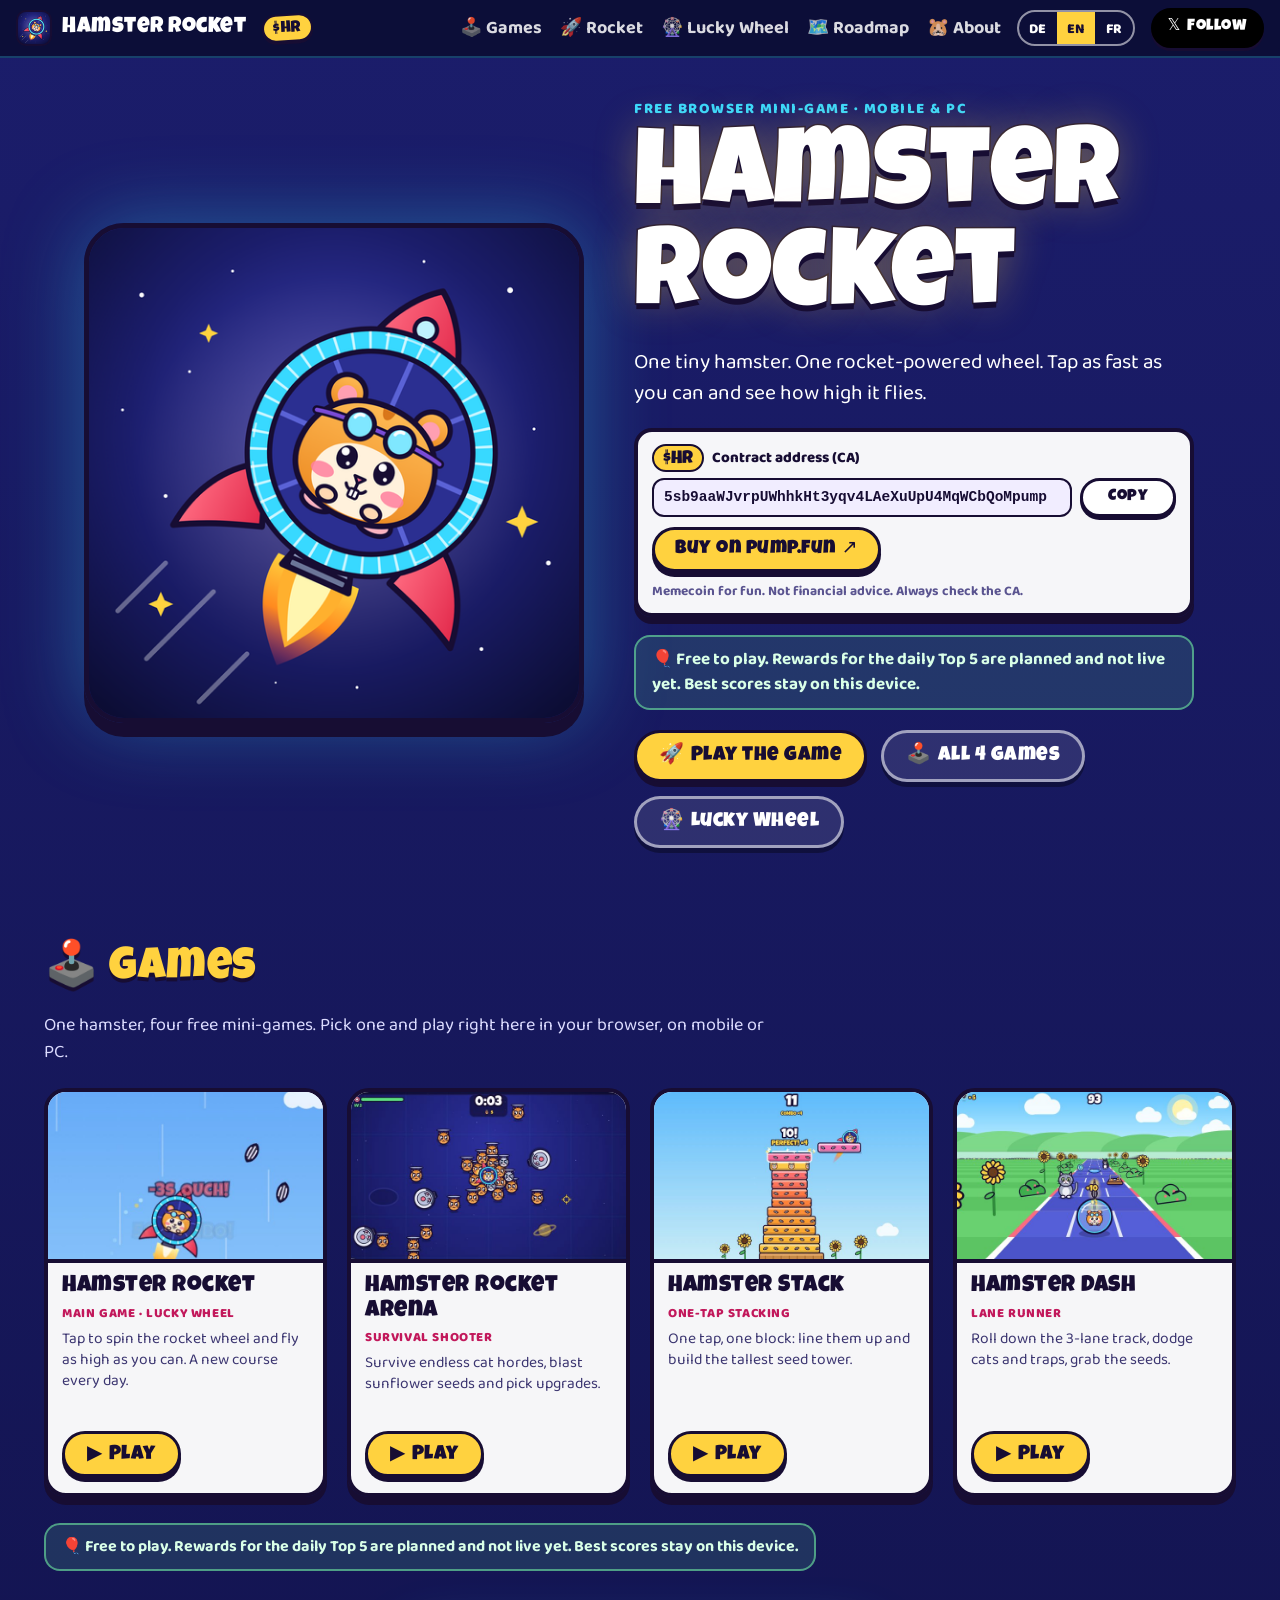
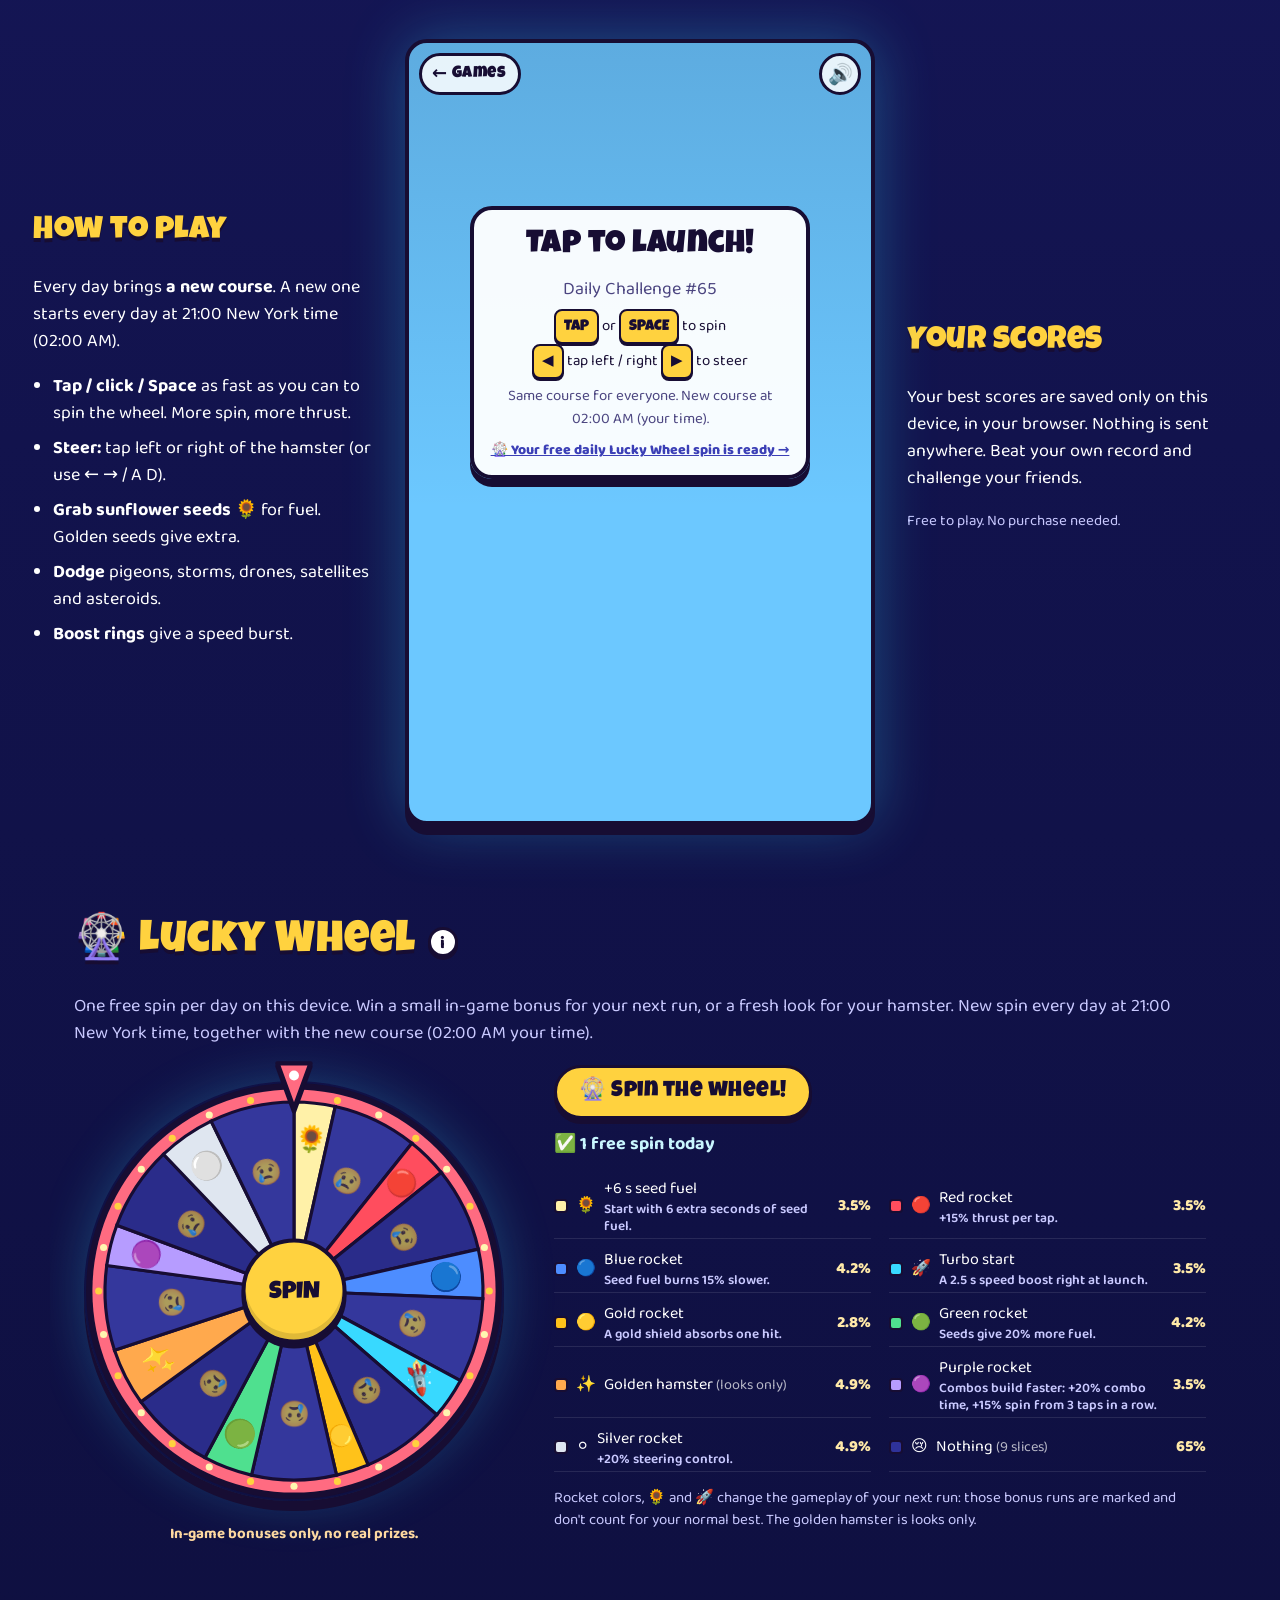
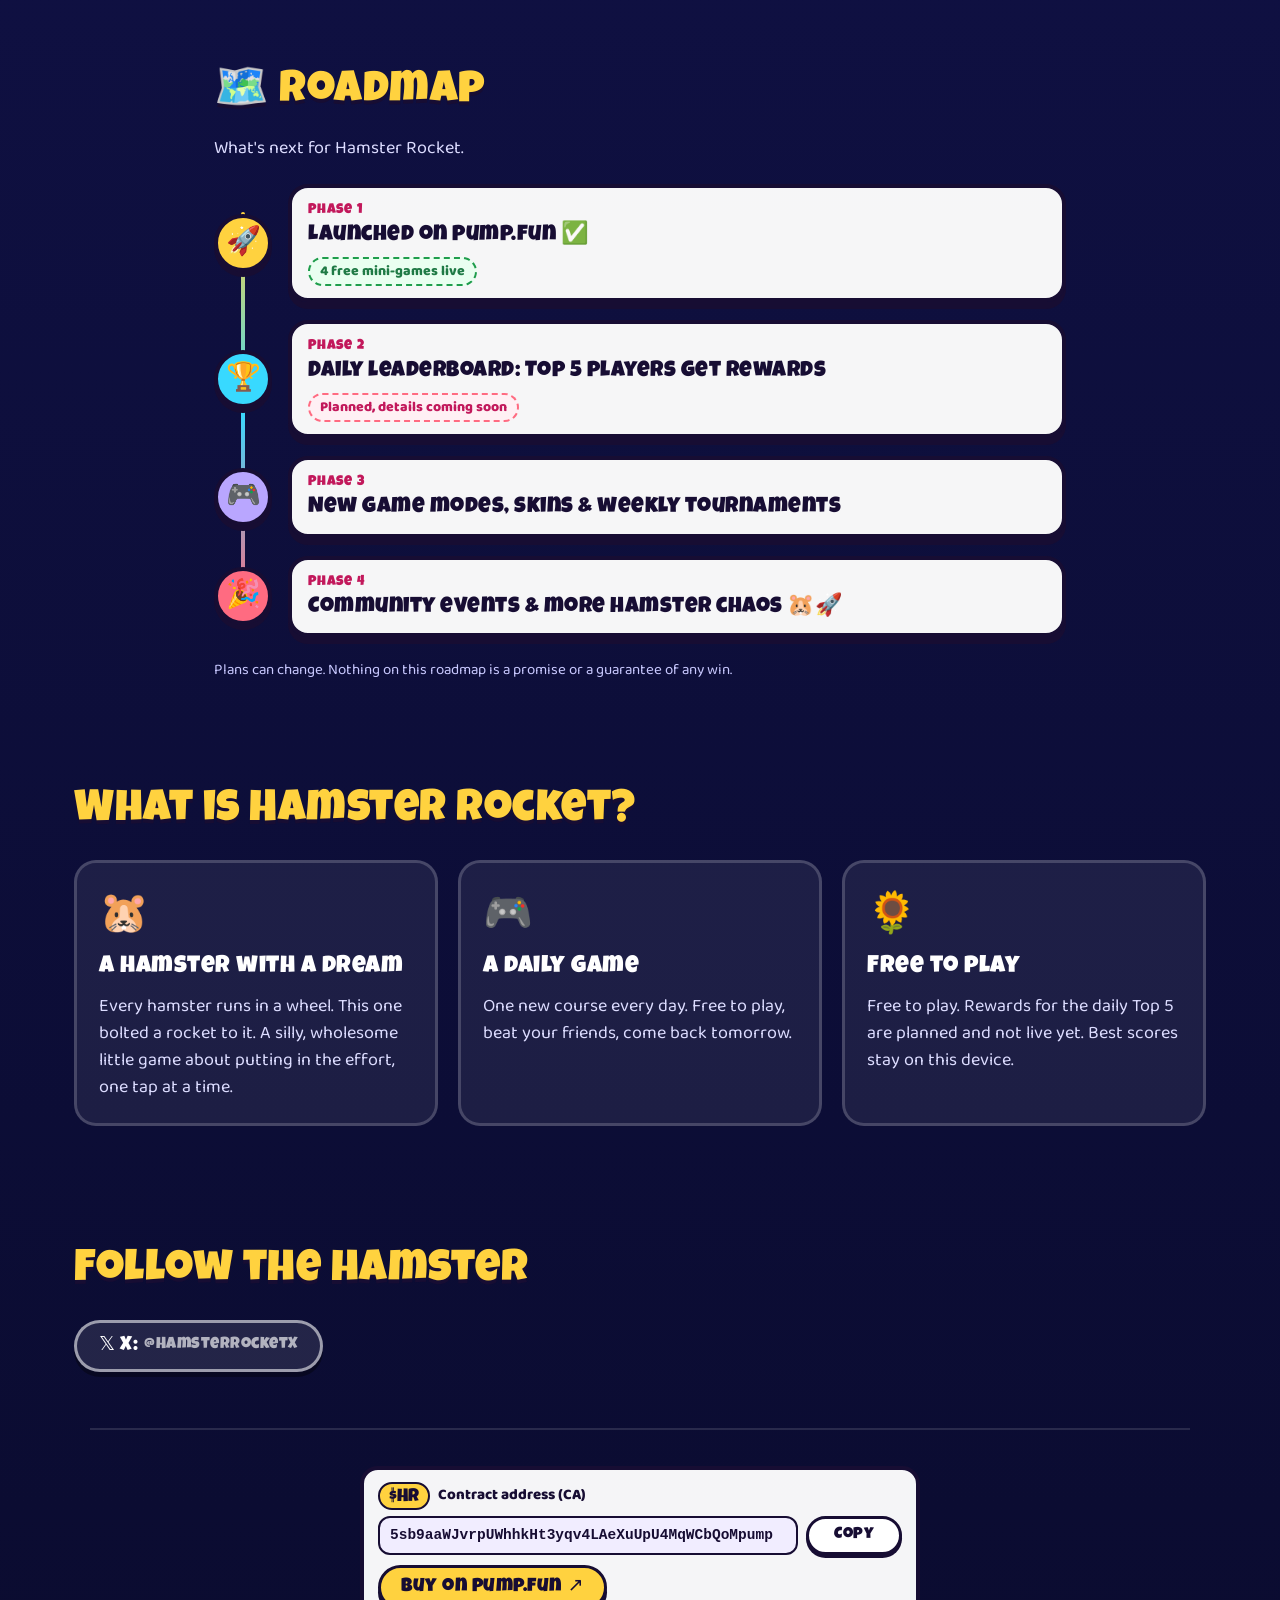
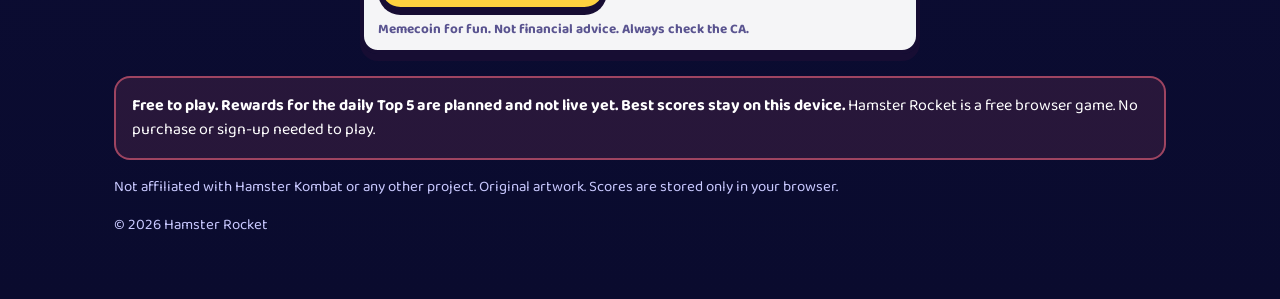
==== commit 3cff9df3: "Coin is live: $HR CA block (hero + footer, copy + Buy on pump.fun), $HR header badge, new OG banner," ====
--- a/index.html
+++ b/index.html
@@ -22,6 +22,7 @@
 <body>
 <header class="nav" id="nav">
   <a class="brand" href="#top"><img src="assets/logo_64.png" alt="" width="36" height="36"><span>Hamster Rocket</span></a>
+  <span class="hr-ticker" title="$HR">$HR</span>
   <nav id="nav-menu" aria-label="Main">
     <a href="#games">🕹️ <span data-l="en">Games</span><span data-l="de">Spiele</span><span data-l="fr">Jeux</span></a>
     <a href="#play">🚀 Rocket</a>
@@ -42,6 +43,12 @@
       <p class="kicker"><span data-l="en">Free browser mini-game · mobile &amp; PC</span><span data-l="de">Gratis Browser-Minigame · Handy &amp; PC</span><span data-l="fr">Mini-jeu gratuit dans le navigateur · mobile &amp; PC</span></p>
       <h1>Hamster<br>Rocket</h1>
       <p data-l="en" class="tagline">One tiny hamster. One rocket-powered wheel. Tap as fast as you can and see how high it flies.</p><p data-l="de" class="tagline">Ein kleiner Hamster. Ein Laufrad mit Raketenantrieb. Tippe so schnell du kannst und schau, wie hoch er fliegt.</p><p data-l="fr" class="tagline">Un tout petit hamster. Une roue à réaction. Tape aussi vite que possible et regarde jusqu’où il monte.</p>
+      <div class="ca-block ca-hero">
+        <p class="ca-label"><span class="ca-tick">$HR</span> <span data-l="en">Contract address (CA)</span><span data-l="de">Contract-Adresse (CA)</span><span data-l="fr">Adresse du contrat (CA)</span></p>
+        <div class="ca-row"><code class="ca-addr" data-ca>5sb9aaWJvrpUWhhkHt3yqv4LAeXuUpU4MqWCbQoMpump</code><button class="btn btn-small ca-copy" type="button" data-copy-ca data-i18n-attr="aria-label|Copy contract address|Contract-Adresse kopieren|Copier l’adresse du contrat" aria-label="Copy contract address"><span class="ca-copy-txt"><span data-l="en">Copy</span><span data-l="de">Kopieren</span><span data-l="fr">Copier</span></span><span class="ca-copied" hidden></span></button></div>
+        <a class="btn btn-primary ca-buy" href="https://pump.fun/coin/5sb9aaWJvrpUWhhkHt3yqv4LAeXuUpU4MqWCbQoMpump" target="_blank" rel="noopener"><span data-l="en">Buy on pump.fun</span><span data-l="de">Auf pump.fun kaufen</span><span data-l="fr">Acheter sur pump.fun</span> ↗</a>
+        <p class="ca-note"><span data-l="en">Memecoin for fun. Not financial advice. Always check the CA.</span><span data-l="de">Memecoin zum Spaß. Keine Finanzberatung. Prüfe immer die CA.</span><span data-l="fr">Memecoin pour le fun. Pas un conseil financier. Vérifie toujours la CA.</span></p>
+      </div>
       <p class="fun-note"><span data-l="en">🎈 Free to play. Rewards for the daily Top 5 are planned and not live yet. Best scores stay on this device.</span><span data-l="de">🎈 Kostenlos spielbar. Belohnungen für die tägliche Top 5 sind geplant und noch nicht live. Bestwerte bleiben auf diesem Gerät.</span><span data-l="fr">🎈 Gratuit. Des récompenses pour le Top 5 du jour sont prévues mais pas encore actives. Les records restent sur cet appareil.</span></p>
       <div class="cta">
         <a class="btn btn-primary" href="#play">🚀 <span data-l="en">Play the game</span><span data-l="de">Jetzt spielen</span><span data-l="fr">Jouer</span></a>
@@ -206,7 +213,8 @@
         <span class="rm-dot" aria-hidden="true">🚀</span>
         <div class="rm-card">
           <p class="rm-phase"><span data-l="en">Phase</span><span data-l="de">Phase</span><span data-l="fr">Phase</span> 1</p>
-          <h3><span data-l="en">Launch on pump.fun + 4 free mini-games live</span><span data-l="de">Launch auf pump.fun + 4 kostenlose Minispiele live</span><span data-l="fr">Lancement sur pump.fun + 4 mini-jeux gratuits en ligne</span></h3>
+          <h3><span data-l="en">Launched on pump.fun ✅</span><span data-l="de">Auf pump.fun gelauncht ✅</span><span data-l="fr">Lancé sur pump.fun ✅</span></h3>
+          <p class="rm-note rm-done"><span data-l="en">4 free mini-games live</span><span data-l="de">4 kostenlose Minispiele live</span><span data-l="fr">4 mini-jeux gratuits en ligne</span></p>
         </div>
       </li>
       <li class="rm-step">
@@ -253,6 +261,12 @@
 </main>
 
 <footer class="footer">
+  <div class="ca-block ca-footer">
+    <p class="ca-label"><span class="ca-tick">$HR</span> <span data-l="en">Contract address (CA)</span><span data-l="de">Contract-Adresse (CA)</span><span data-l="fr">Adresse du contrat (CA)</span></p>
+    <div class="ca-row"><code class="ca-addr" data-ca>5sb9aaWJvrpUWhhkHt3yqv4LAeXuUpU4MqWCbQoMpump</code><button class="btn btn-small ca-copy" type="button" data-copy-ca data-i18n-attr="aria-label|Copy contract address|Contract-Adresse kopieren|Copier l’adresse du contrat" aria-label="Copy contract address"><span class="ca-copy-txt"><span data-l="en">Copy</span><span data-l="de">Kopieren</span><span data-l="fr">Copier</span></span><span class="ca-copied" hidden></span></button></div>
+    <a class="btn btn-primary ca-buy" href="https://pump.fun/coin/5sb9aaWJvrpUWhhkHt3yqv4LAeXuUpU4MqWCbQoMpump" target="_blank" rel="noopener"><span data-l="en">Buy on pump.fun</span><span data-l="de">Auf pump.fun kaufen</span><span data-l="fr">Acheter sur pump.fun</span> ↗</a>
+    <p class="ca-note"><span data-l="en">Memecoin for fun. Not financial advice. Always check the CA.</span><span data-l="de">Memecoin zum Spaß. Keine Finanzberatung. Prüfe immer die CA.</span><span data-l="fr">Memecoin pour le fun. Pas un conseil financier. Vérifie toujours la CA.</span></p>
+  </div>
   <p class="disclaimer" data-l="en"><b>Free to play. Rewards for the daily Top 5 are planned and not live yet. Best scores stay on this device.</b> Hamster Rocket is a free browser game. No purchase or sign-up needed to play.</p>
   <p class="disclaimer" data-l="de"><b>Kostenlos spielbar. Belohnungen für die tägliche Top 5 sind geplant und noch nicht live. Bestwerte bleiben auf diesem Gerät.</b> Hamster Rocket ist ein kostenloses Browserspiel. Zum Spielen ist kein Kauf und keine Anmeldung nötig.</p>
   <p class="disclaimer" data-l="fr"><b>Gratuit. Des récompenses pour le Top 5 du jour sont prévues mais pas encore actives. Les records restent sur cet appareil.</b> Hamster Rocket est un jeu gratuit dans le navigateur. Aucun achat ni inscription nécessaire pour jouer.</p>
--- a/style.css
+++ b/style.css
@@ -278,3 +278,27 @@
   .rm-card h3{font-size:18.5px}
   .rm-note{font-size:13px}
 }
+
+/* ---------- $HR badge + CA block ---------- */
+.hr-ticker{flex:none;font:16px/1 "Luckiest Guy",system-ui,sans-serif;letter-spacing:.5px;color:var(--ink);background:var(--yellow);border:2px solid var(--ink);border-radius:999px;padding:5px 9px 3px;box-shadow:0 2px 0 var(--ink);transform:rotate(-4deg);white-space:nowrap}
+.ca-block{width:100%;max-width:560px;margin:4px 0 18px;padding:12px 14px;border-radius:18px;background:rgba(255,255,255,.96);color:var(--ink);border:4px solid var(--ink);box-shadow:0 7px 0 var(--ink);text-align:left}
+.ca-label{margin:0 0 6px;font-weight:800;font-size:15px;display:flex;align-items:center;gap:8px;flex-wrap:wrap}
+.ca-tick{font:18px/1 "Luckiest Guy",system-ui,sans-serif;background:var(--yellow);border:2px solid var(--ink);border-radius:999px;padding:4px 9px 2px}
+.ca-row{display:flex;align-items:stretch;gap:8px;min-width:0}
+.ca-addr{flex:1 1 auto;min-width:0;font:700 14.5px/1.35 ui-monospace,SFMono-Regular,Menlo,Consolas,monospace;background:#f1edff;border:2px solid var(--ink);border-radius:12px;padding:8px 10px;word-break:break-all;user-select:all;-webkit-user-select:all;color:var(--ink)}
+.ca-copy{flex:none;min-width:96px;font-size:16px;box-shadow:0 3px 0 var(--ink)}
+.ca-copy.is-copied{background:#5be37d}
+.ca-copied[hidden],.ca-copy-txt[hidden]{display:none}
+.ca-buy{margin-top:10px;font-size:19px;padding:10px 20px 8px}
+.ca-note{margin:10px 0 0;font-size:13.5px;font-weight:700;color:#5a5490;line-height:1.35}
+.ca-footer{margin:0 auto 22px}
+.rm-done{background:#e9fff0;border-color:#1f9d4c;color:#1f7a45}
+@media (max-width:820px){ .ca-hero{margin-left:auto;margin-right:auto} }
+@media (max-width:600px){
+  .ca-block{padding:10px 12px;border-radius:16px;box-shadow:0 5px 0 var(--ink)}
+  .ca-addr{font-size:13px;padding:7px 8px}
+  .ca-copy{min-width:84px;font-size:15px;padding:8px 10px}
+  .ca-buy{width:100%;font-size:18px}
+}
+@media (max-width:440px){ .hr-ticker{font-size:14px;padding:4px 7px 2px} .nav{gap:6px} .brand span{font-size:16px} }
+@media (max-width:374px){ .brand span{display:none} }
